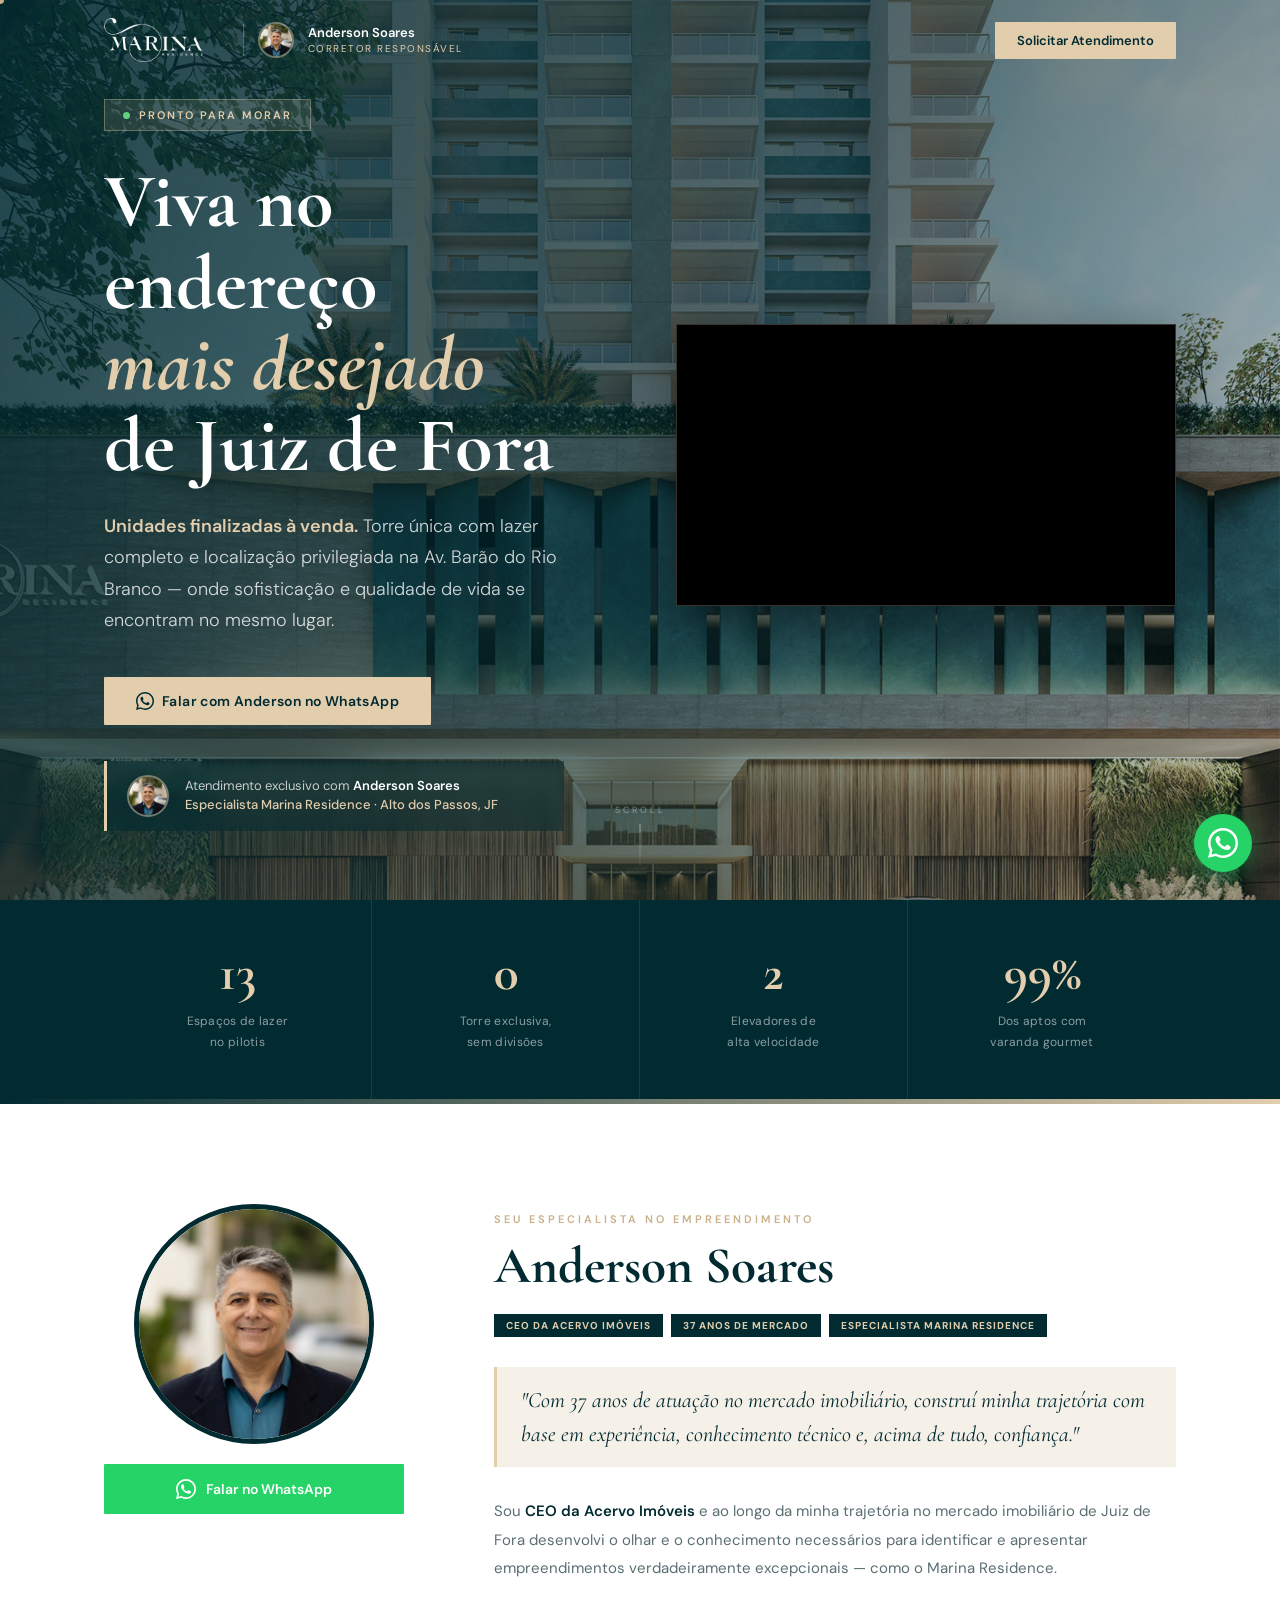
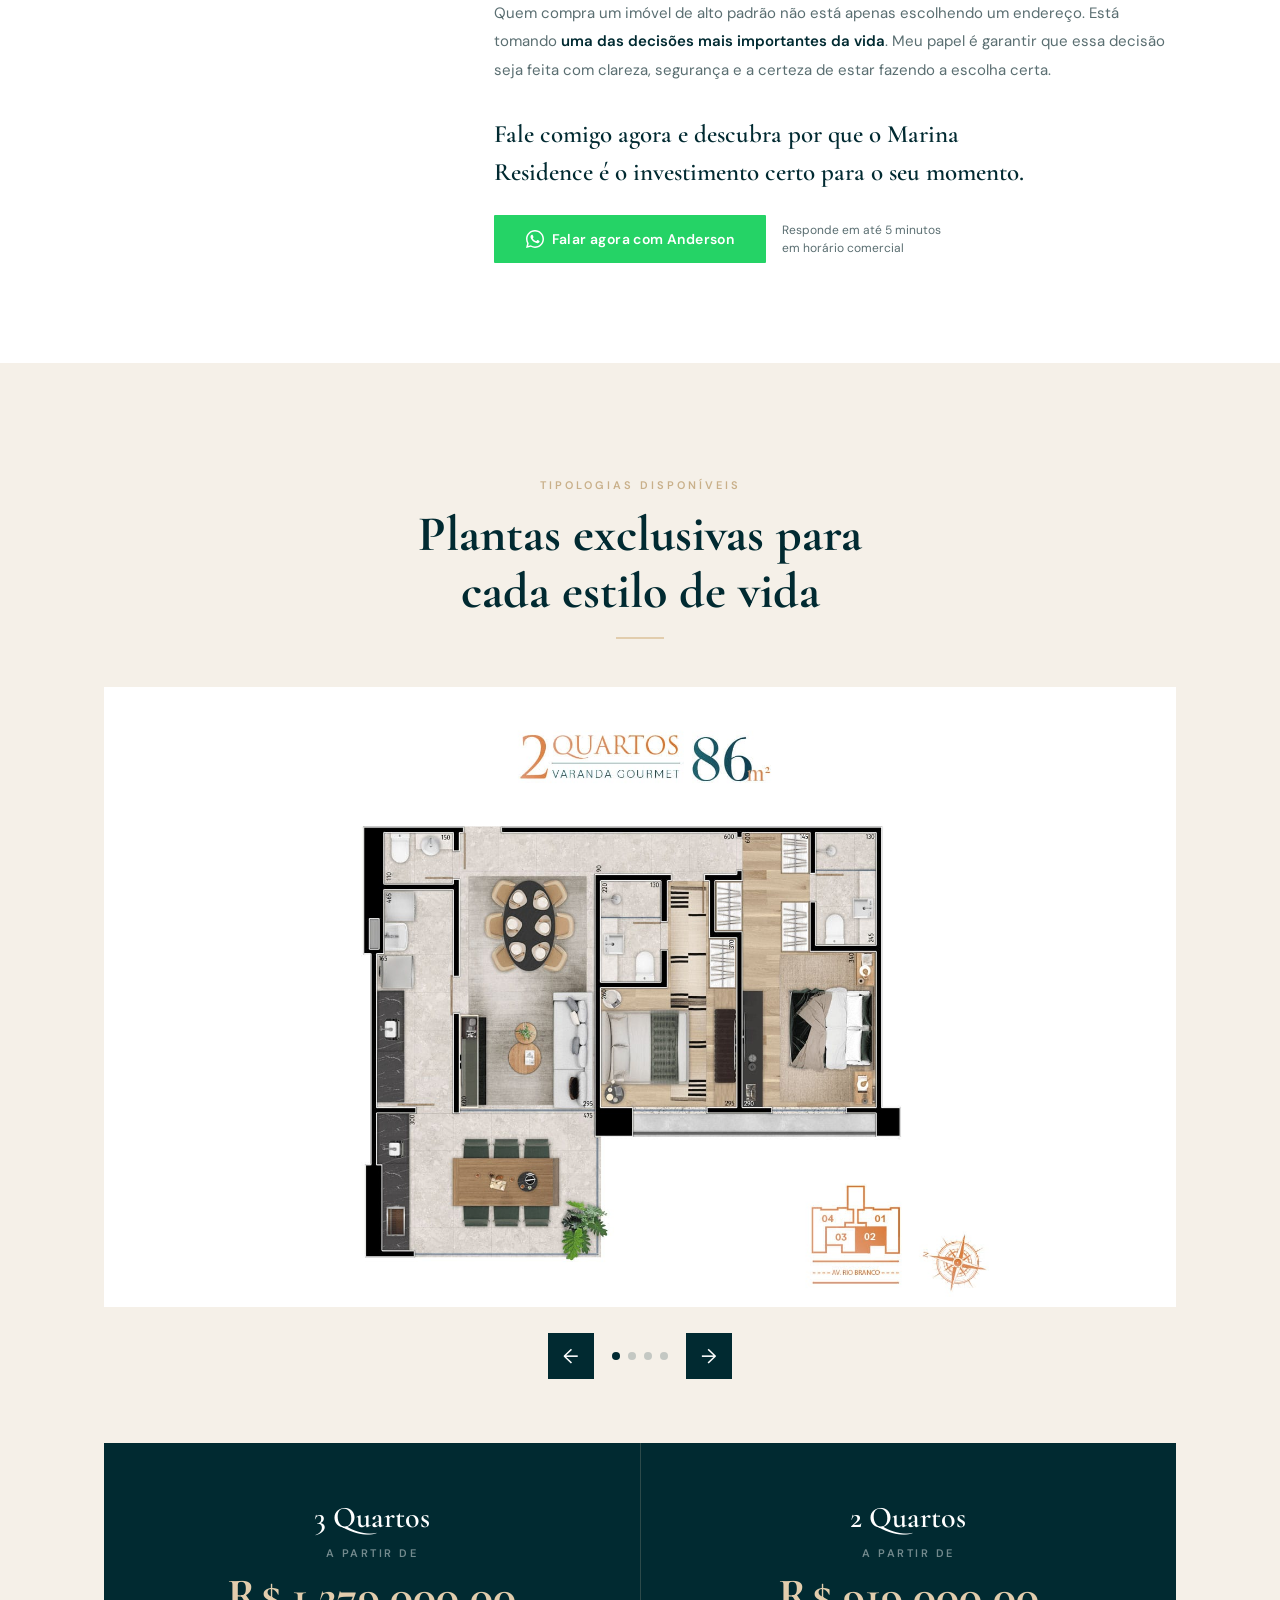
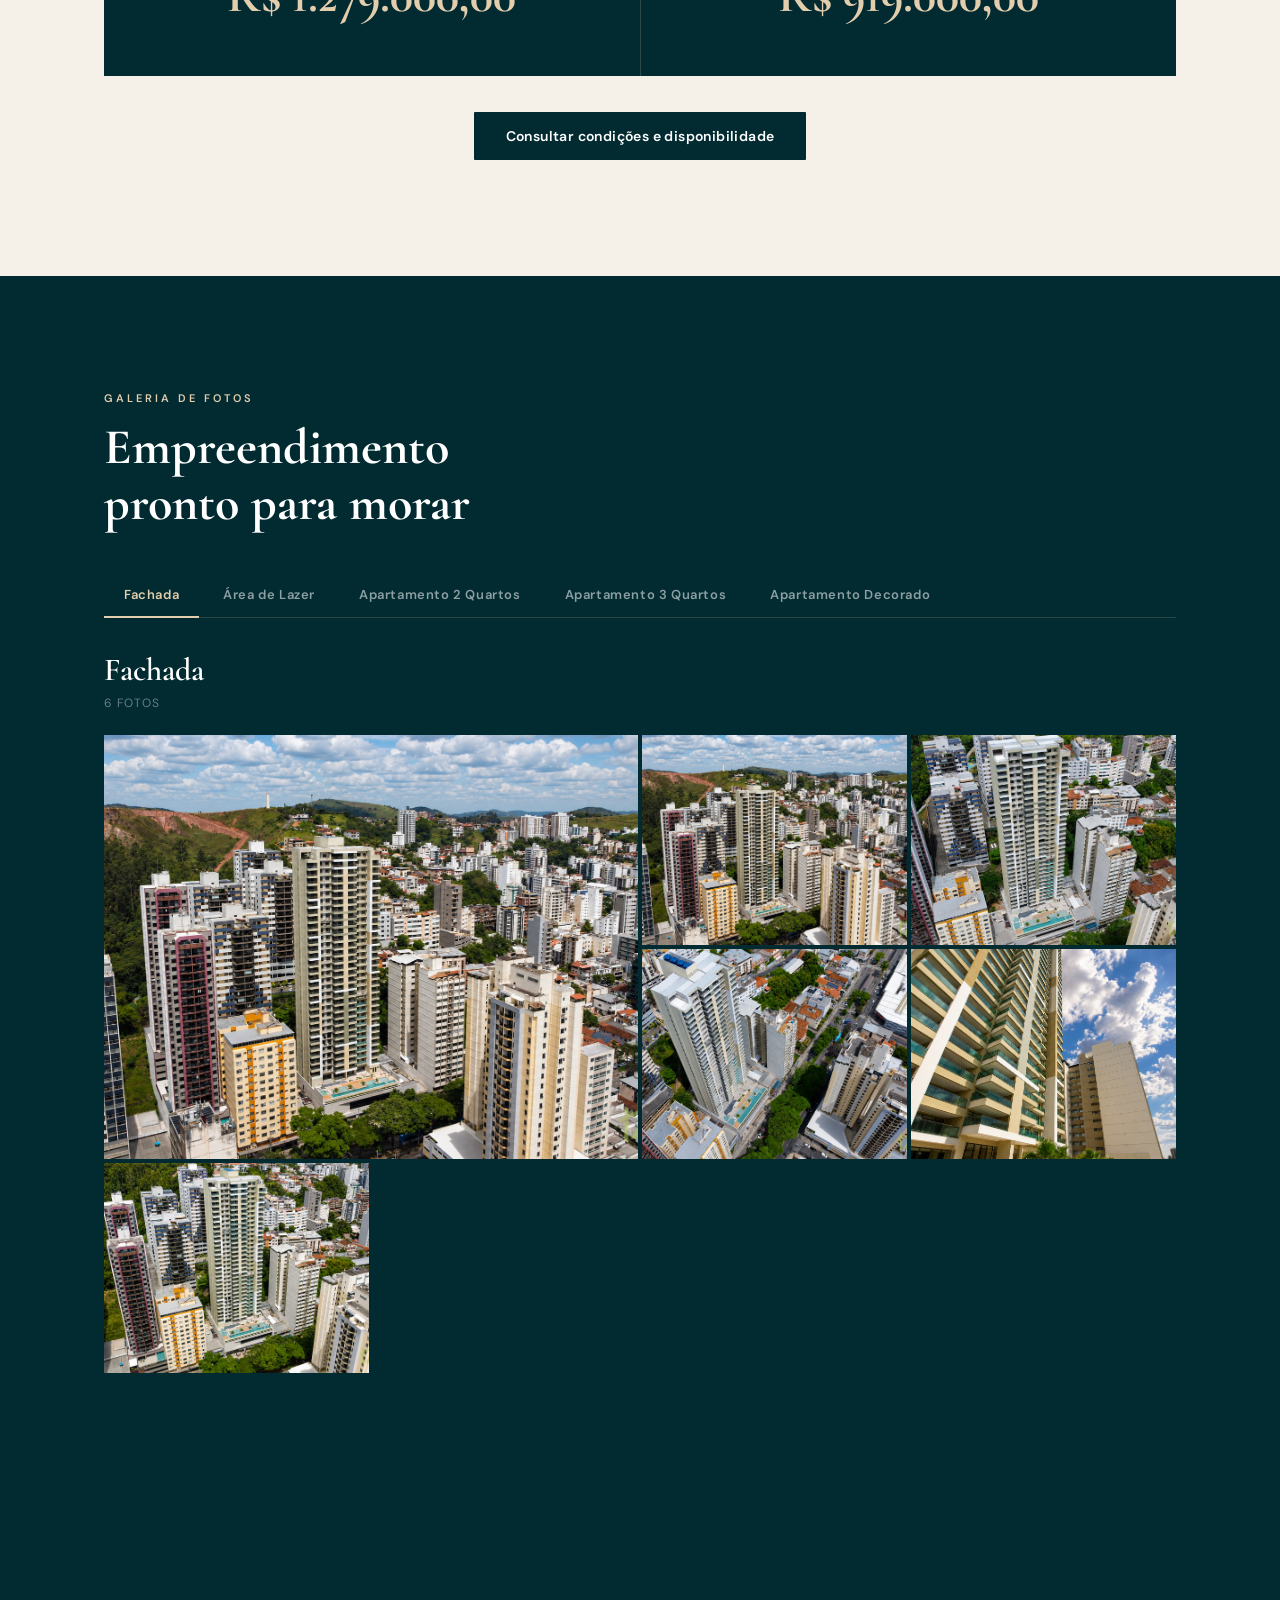
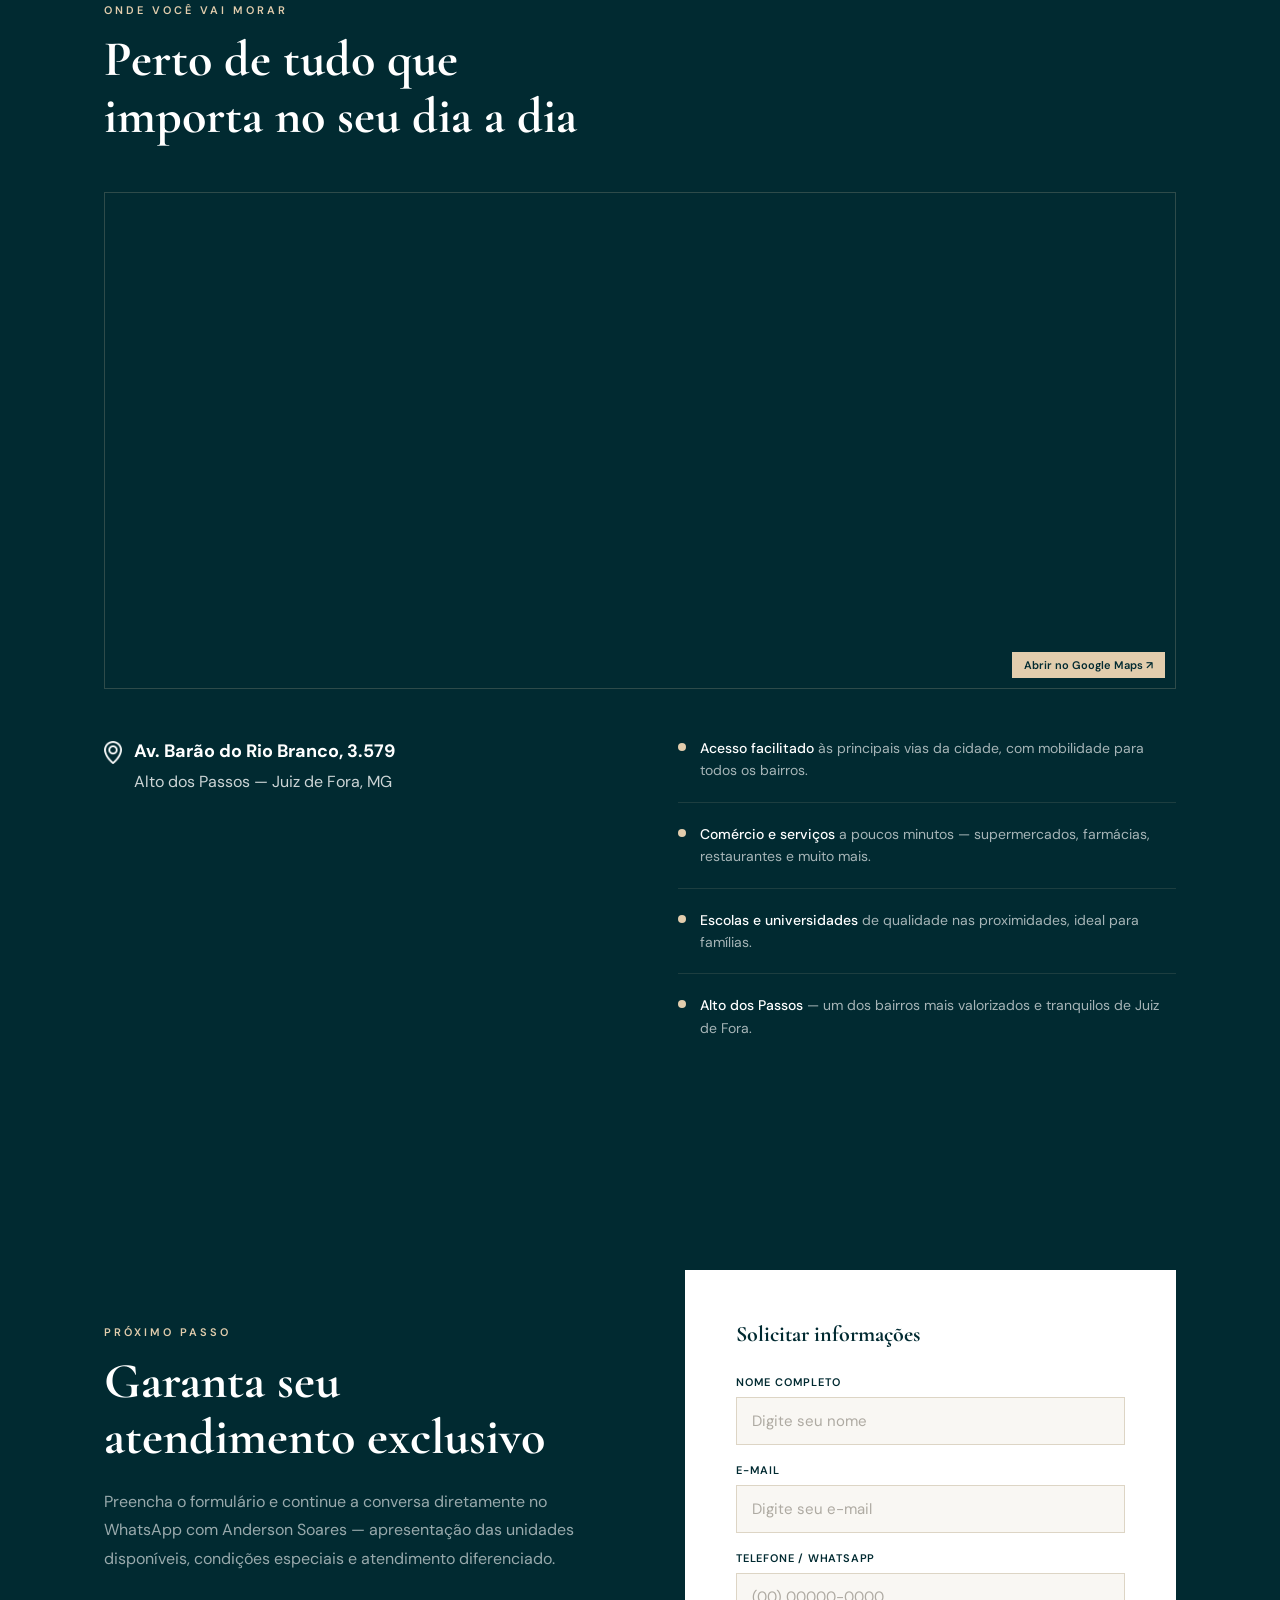
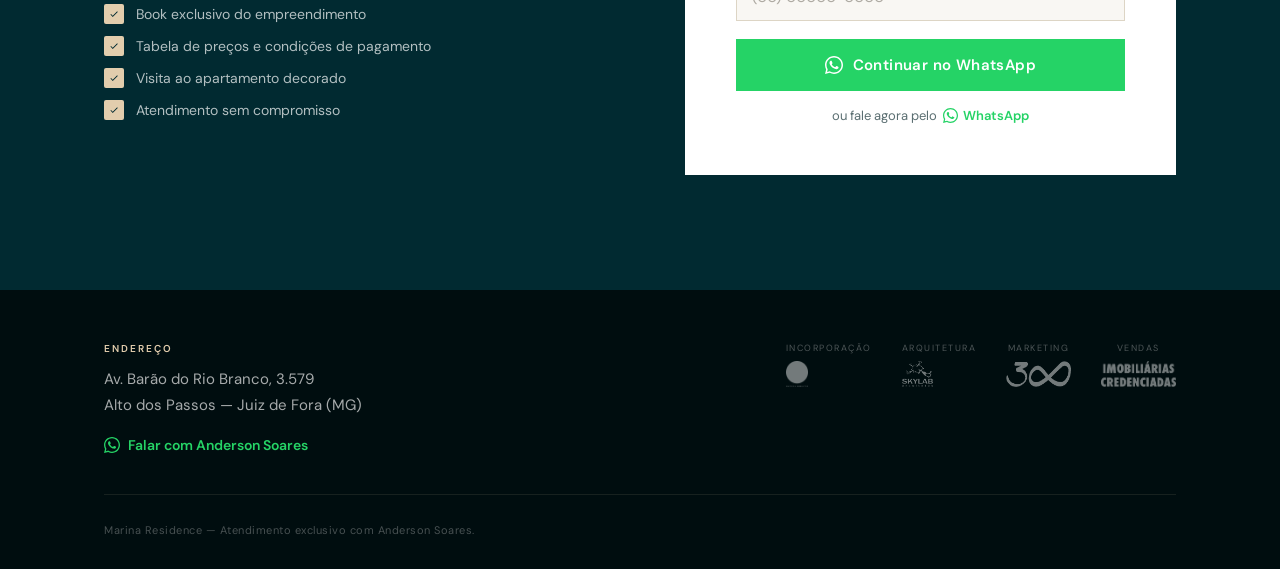
==== LP_Anderson_Soares_v4.html @ 2f4939af "LP Anderson Soares v4 com fotos corrigidas" ====
<!DOCTYPE html>
<html lang="pt-br">
<head>
    <meta charset="UTF-8">
    <meta name="viewport" content="width=device-width, initial-scale=1.0">
    <title>Marina Residence — Pronto para Morar | Av. Rio Branco, Juiz de Fora | Anderson Soares</title>
    <meta name="description" content="Marina Residence — pronto para morar. Unidades finalizadas à venda na Av. Barão do Rio Branco, Alto dos Passos, Juiz de Fora. Atendimento exclusivo com Anderson Soares, CEO da Acervo Imóveis.">
    <meta property="og:type" content="website">
    <meta property="og:title" content="Marina Residence — Pronto para Morar | Anderson Soares">
    <meta property="og:description" content="Unidades finalizadas à venda. Torre única com lazer completo no Alto dos Passos. Atendimento exclusivo com Anderson Soares.">
    <meta property="og:image" content="./fotos/fachada-1.jpg">
    <link rel="preconnect" href="https://fonts.googleapis.com">
    <link rel="preconnect" href="https://fonts.gstatic.com" crossorigin>
    <link href="https://fonts.googleapis.com/css2?family=Cormorant+Garamond:ital,wght@0,400;0,500;0,600;0,700;1,400;1,600&family=DM+Sans:wght@300;400;500;600&display=swap" rel="stylesheet">
    <style>
        /* ===== RESET E BASE ===== */
        *, *::before, *::after { box-sizing: border-box; margin: 0; padding: 0; }
        html { scroll-behavior: smooth; }
        body {
            font-family: 'DM Sans', sans-serif;
            color: #1C2B2D;
            background: #F9F7F3; /* off-white — nunca branco puro */
            overflow-x: hidden;
        }
        img { max-width: 100%; height: auto; display: block; }
        a { text-decoration: none; color: inherit; }
        button { font-family: inherit; cursor: pointer; }

        /* ===== VARIÁVEIS CSS ===== */
        :root {
            /* Cores principais */
            --dark:       #012A31;  /* verde-petróleo profundo */
            --dark-hover: #023540;
            --gold:       #E2CDAD;  /* champagne / dourado envelhecido */
            --gold-dark:  #C9B08A;
            --cream:      #F5F0E8;  /* off-white quente */
            --muted:      #5A6E71;  /* texto secundário */
            /* Espaçamento e grid */
            --pad:        clamp(64px, 9vw, 120px);
            --wrap:       1200px;
        }

        /* ===== CURSOR PERSONALIZADO (apenas dispositivos com hover) ===== */
        @media (hover: hover) {
            * { cursor: none !important; }
            #cursor-dot {
                position: fixed;
                width: 8px; height: 8px;
                background: var(--gold-dark);
                border-radius: 50%;
                pointer-events: none;
                z-index: 9999;
                top: 0; left: 0;
                transform: translate(-50%, -50%);
                transition: width .2s ease, height .2s ease, background .2s ease, opacity .18s ease;
                will-change: left, top;
            }
            #cursor-dot.expanded {
                width: 22px; height: 22px;
                background: rgba(226,205,173,.15);
                border: 1.5px solid var(--gold);
            }
            #cursor-dot.hidden { opacity: 0; }
        }

        /* ===== SCROLL REVEAL ===== */
        [data-reveal] {
            opacity: 0;
            transform: translateY(24px);
            transition: opacity .65s ease, transform .65s ease;
        }
        [data-reveal].in {
            opacity: 1;
            transform: none;
        }
        [data-reveal][data-delay="1"] { transition-delay: .12s; }
        [data-reveal][data-delay="2"] { transition-delay: .24s; }
        [data-reveal][data-delay="3"] { transition-delay: .36s; }
        [data-reveal][data-delay="4"] { transition-delay: .48s; }

        /* ===== LAYOUT ===== */
        .container {
            max-width: var(--wrap);
            margin: 0 auto;
            padding: 0 clamp(20px, 5vw, 64px);
        }

        /* ===== TIPOGRAFIA AUXILIAR ===== */
        .eyebrow {
            display: block;
            font-size: 11px;
            font-weight: 600;
            letter-spacing: 3px;
            text-transform: uppercase;
            color: var(--gold-dark);
            margin-bottom: 14px;
        }
        .eyebrow.light { color: var(--gold); }

        h2.headline {
            font-family: 'Cormorant Garamond', serif;
            font-size: clamp(28px, 4vw, 50px);
            font-weight: 700;
            line-height: 1.13;
            color: var(--dark);
        }
        h2.headline.light { color: #fff; }

        .rule {
            width: 48px;
            height: 2px;
            background: var(--gold);
            margin: 20px 0 32px;
        }

        /* ===== BOTÕES ===== */
        .btn {
            display: inline-flex;
            align-items: center;
            justify-content: center;
            gap: 8px;
            font-family: 'DM Sans', sans-serif;
            font-size: 14px;
            font-weight: 600;
            letter-spacing: .4px;
            padding: 15px 32px;
            border-radius: 1px;
            border: none;
            transition: background .2s, color .2s, transform .15s;
        }
        .btn:hover { transform: translateY(-2px); }
        .btn-gold        { background: var(--gold);  color: var(--dark); }
        .btn-gold:hover  { background: var(--gold-dark); }
        .btn-dark        { background: var(--dark);  color: #fff; }
        .btn-dark:hover  { background: var(--dark-hover); }
        .btn-green       { background: #25D366; color: #fff; }
        .btn-green:hover { background: #1DAA57; }
        .btn svg { width: 18px; height: 18px; fill: currentColor; flex-shrink: 0; }

        /* ===== HEADER ===== */
        #header {
            position: fixed;
            top: 0; left: 0; right: 0;
            z-index: 200;
            padding: 18px 0;
            transition: background .3s, padding .3s, box-shadow .3s;
        }
        #header.stuck {
            background: var(--dark);
            padding: 12px 0;
            box-shadow: 0 2px 24px rgba(0,0,0,.35);
        }
        #header .container {
            display: flex;
            align-items: center;
            justify-content: space-between;
            gap: 20px;
        }
        .h-logo img {
            height: 44px;
            width: auto;
            filter: brightness(0) invert(1);
            transition: height .3s;
        }
        #header.stuck .h-logo img { height: 36px; }

        /* Bloco de identidade do agente no header */
        .h-agent {
            display: flex;
            align-items: center;
            gap: 14px;
            margin-left: 20px;
        }
        .h-sep {
            width: 1px;
            height: 32px;
            background: rgba(255,255,255,.22);
            flex-shrink: 0;
        }
        .h-avatar {
            width: 36px; height: 36px;
            border-radius: 50%;
            border: 2px solid rgba(226,205,173,.45);
            flex-shrink: 0;
            overflow: hidden;
        }
        .h-avatar img { width: 100%; height: 100%; object-fit: cover; object-position: center top; }
        .h-agent-info { display: flex; flex-direction: column; gap: 1px; }
        .h-agent-name {
            font-size: 13px;
            font-weight: 600;
            color: #fff;
            line-height: 1.2;
        }
        .h-agent-role {
            font-size: 10px;
            color: var(--gold);
            letter-spacing: 1.5px;
            text-transform: uppercase;
        }
        .h-right {
            display: flex;
            align-items: center;
            gap: 16px;
            margin-left: auto;
        }
        .h-cta {
            background: var(--gold);
            color: var(--dark);
            font-size: 13px;
            font-weight: 600;
            padding: 10px 22px;
            border-radius: 1px;
            transition: background .2s;
        }
        .h-cta:hover { background: var(--gold-dark); }

        /* ===== HERO ===== */
        #hero {
            position: relative;
            min-height: 100vh;
            min-height: 100svh; /* evita deslocamento pela barra de endereço em mobile */
            display: flex;
            align-items: center;
            overflow: hidden;
        }
        .hero-bg {
            position: absolute;
            inset: 0;
            overflow: hidden;
        }
        .hero-bg img {
            width: 100%;
            height: 120%; /* margem extra para o parallax por scroll */
            object-fit: cover;
            object-position: center 30%;
            will-change: transform;
        }
        .hero-overlay {
            position: absolute;
            inset: 0;
            background: linear-gradient(
                120deg,
                rgba(1,42,49,.88) 0%,
                rgba(1,42,49,.62) 55%,
                rgba(1,42,49,.18) 100%
            );
        }
        /* Grid hero 2 colunas: texto + vídeo */
        .hero-grid {
            position: relative;
            z-index: 2;
            display: grid;
            grid-template-columns: 1fr 500px;
            gap: clamp(32px, 5vw, 64px);
            align-items: center;
            padding-top: 90px;
            padding-bottom: 60px;
        }
        .hero-badge {
            display: inline-flex;
            align-items: center;
            gap: 9px;
            background: rgba(226,205,173,.12);
            border: 1px solid rgba(226,205,173,.35);
            color: var(--gold);
            font-size: 11px;
            font-weight: 600;
            letter-spacing: 2px;
            text-transform: uppercase;
            padding: 8px 18px;
            margin-bottom: 30px;
        }
        .hero-badge::before {
            content: '';
            width: 7px; height: 7px;
            background: #5FCF80;
            border-radius: 50%;
            animation: blink 2s ease-in-out infinite;
        }
        @keyframes blink { 0%,100%{opacity:1} 50%{opacity:.3} }

        .hero-h1 {
            font-family: 'Cormorant Garamond', serif;
            font-size: clamp(40px, 6vw, 78px);
            font-weight: 700;
            color: #fff;
            line-height: 1.06;
            margin-bottom: 24px;
        }
        .hero-h1 em { font-style: italic; color: var(--gold); }
        .hero-sub {
            font-size: clamp(15px, 1.8vw, 18px);
            font-weight: 300;
            color: rgba(255,255,255,.8);
            line-height: 1.75;
            margin-bottom: 40px;
            max-width: 500px;
        }
        .hero-sub strong { font-weight: 600; color: var(--gold); }
        .hero-actions { display: flex; gap: 14px; flex-wrap: wrap; }

        /* Vídeo do empreendimento no hero (16:9, sem autoplay) */
        .hero-video {
            width: 100%;
            aspect-ratio: 16 / 9;
            background: #000;
            box-shadow: 0 16px 56px rgba(0,0,0,.42);
            border: 1px solid rgba(226,205,173,.25);
        }
        .hero-video iframe {
            width: 100%;
            height: 100%;
            border: 0;
            display: block;
        }

        /* Strip de atribuição do agente */
        .hero-agent-strip {
            display: flex;
            align-items: center;
            gap: 16px;
            margin-top: 36px;
            padding: 14px 20px;
            background: rgba(1,42,49,.52);
            border-left: 3px solid var(--gold);
            backdrop-filter: blur(6px);
            max-width: 460px;
        }
        .hero-strip-avatar {
            width: 42px; height: 42px;
            border-radius: 50%;
            border: 2px solid rgba(226,205,173,.5);
            flex-shrink: 0;
            overflow: hidden;
        }
        .hero-strip-avatar img { width: 100%; height: 100%; object-fit: cover; object-position: center top; }
        .hero-strip-txt {
            font-size: 13px;
            color: rgba(255,255,255,.75);
            line-height: 1.45;
        }
        .hero-strip-txt strong { color: #fff; font-weight: 600; }
        .hero-strip-txt span { color: var(--gold); font-weight: 500; }

        /* Indicador de scroll */
        .hero-scroll {
            position: absolute;
            bottom: 32px; left: 50%;
            transform: translateX(-50%);
            z-index: 2;
            display: flex;
            flex-direction: column;
            align-items: center;
            gap: 8px;
        }
        .hero-scroll span {
            font-size: 9px;
            letter-spacing: 3px;
            text-transform: uppercase;
            color: rgba(255,255,255,.4);
        }
        .scroll-bar {
            width: 1px; height: 44px;
            background: linear-gradient(to bottom, rgba(255,255,255,.5), transparent);
            animation: sbar 1.6s ease-in-out infinite;
        }
        @keyframes sbar {
            0%   { transform: scaleY(0); transform-origin: top; }
            49%  { transform: scaleY(1); transform-origin: top; }
            50%  { transform-origin: bottom; }
            100% { transform: scaleY(0); transform-origin: bottom; }
        }

        /* ===== NÚMEROS ===== */
        #numbers { background: var(--dark); }
        .numbers-grid {
            display: grid;
            grid-template-columns: repeat(4, 1fr);
        }
        .n-item {
            padding: 48px 20px;
            text-align: center;
            border-right: 1px solid rgba(226,205,173,.12);
        }
        .n-item:last-child { border-right: none; }
        .n-val {
            font-family: 'Cormorant Garamond', serif;
            font-size: clamp(34px, 4vw, 56px);
            font-weight: 700;
            color: var(--gold);
            display: block;
            line-height: 1;
            margin-bottom: 10px;
        }
        .n-desc {
            font-size: 12px;
            color: rgba(255,255,255,.55);
            letter-spacing: .3px;
            line-height: 1.5;
        }

        /* ===== CORRETOR ===== */
        #corretor {
            background: #fff;
            position: relative;
            overflow: hidden;
        }
        .corretor-accent-bar {
            height: 5px;
            background: linear-gradient(90deg, var(--dark) 0%, var(--gold) 100%);
        }
        .corretor-inner { padding: clamp(56px, 8vw, 100px) 0; }
        .corretor-v2-grid {
            display: grid;
            grid-template-columns: 300px 1fr;
            gap: clamp(48px, 7vw, 96px);
            align-items: start;
        }
        /* Coluna esquerda */
        .corretor-v2-left {
            display: flex;
            flex-direction: column;
            align-items: center;
            gap: 20px;
            position: sticky;
            top: 100px;
        }
        .avatar-lg {
            width: 240px; height: 240px;
            border-radius: 50%;
            overflow: hidden;
            border: 5px solid var(--dark);
            flex-shrink: 0;
        }
        .avatar-lg img { width: 100%; height: 100%; object-fit: cover; object-position: center top; }
        .corretor-cta-stack { display: flex; flex-direction: column; gap: 10px; width: 100%; }
        .btn-wa-lg {
            display: flex;
            align-items: center;
            justify-content: center;
            gap: 10px;
            padding: 15px 20px;
            background: #25D366;
            color: #fff;
            font-family: 'DM Sans', sans-serif;
            font-size: 14px;
            font-weight: 600;
            border-radius: 1px;
            border: none;
            transition: background .2s, transform .15s;
            cursor: pointer;
        }
        .btn-wa-lg:hover { background: #1DAA57; transform: translateY(-2px); }
        .btn-wa-lg svg { width: 20px; height: 20px; fill: #fff; flex-shrink: 0; }
        /* Coluna direita */
        .corretor-v2-right { padding-top: 8px; }
        .corretor-v2-name {
            font-family: 'Cormorant Garamond', serif;
            font-size: clamp(32px, 4vw, 52px);
            font-weight: 700;
            color: var(--dark);
            line-height: 1.05;
            margin-bottom: 20px;
        }
        .corretor-v2-tags { display: flex; gap: 8px; flex-wrap: wrap; margin-bottom: 30px; }
        .c-tag {
            background: var(--dark);
            color: var(--gold);
            font-size: 10px;
            font-weight: 700;
            letter-spacing: 1px;
            padding: 5px 12px;
            text-transform: uppercase;
        }
        .corretor-pullquote {
            border-left: 3px solid var(--gold);
            padding: 16px 24px;
            margin-bottom: 30px;
            background: var(--cream);
        }
        .corretor-pullquote p {
            font-family: 'Cormorant Garamond', serif;
            font-size: clamp(18px, 2.2vw, 22px);
            font-style: italic;
            color: var(--dark);
            line-height: 1.55;
        }
        .corretor-v2-bio { display: flex; flex-direction: column; gap: 16px; margin-bottom: 32px; }
        .corretor-v2-bio p { font-size: 15px; color: var(--muted); line-height: 1.9; }
        .corretor-v2-bio p strong { color: var(--dark); font-weight: 600; }
        .corretor-cta-frase {
            font-family: 'Cormorant Garamond', serif;
            font-size: clamp(19px, 2.4vw, 25px);
            font-weight: 600;
            color: var(--dark);
            line-height: 1.5;
            margin-bottom: 24px;
            max-width: 560px;
        }
        .corretor-v2-cta { display: flex; align-items: center; gap: 16px; flex-wrap: wrap; }
        .corretor-v2-note { font-size: 12px; color: var(--muted); line-height: 1.5; }

        /* ===== PLANTAS ===== */
        #plantas { padding: var(--pad) 0; background: var(--cream); }
        .plantas-head { text-align: center; margin-bottom: 48px; }
        .plantas-head .rule { margin: 18px auto 0; }
        .slider { position: relative; overflow: hidden; }
        .slider-track { display: flex; transition: transform .42s ease; }
        .slide { min-width: 100%; }
        .slide img { width: 100%; max-height: 620px; object-fit: contain; background: #fff; }
        .slider-ctrl {
            display: flex;
            align-items: center;
            justify-content: center;
            gap: 18px;
            margin-top: 26px;
        }
        .s-btn {
            width: 46px; height: 46px;
            background: var(--dark);
            border: none;
            color: #fff;
            font-size: 20px;
            display: flex;
            align-items: center;
            justify-content: center;
            cursor: pointer;
            transition: background .2s;
        }
        .s-btn:hover { background: var(--gold-dark); }
        .s-dots { display: flex; gap: 8px; }
        .s-dot {
            width: 8px; height: 8px;
            border-radius: 50%;
            background: rgba(1,42,49,.2);
            border: none;
            cursor: pointer;
            transition: background .2s;
        }
        .s-dot.on { background: var(--dark); }

        /* Valores das unidades disponíveis */
        .plantas-precos {
            margin-top: 64px;
            background: var(--dark);
            display: grid;
            grid-template-columns: 1fr 1px 1fr;
            align-items: stretch;
        }
        .preco-card {
            padding: clamp(36px, 5vw, 56px) clamp(24px, 4vw, 48px);
            text-align: center;
        }
        .preco-sep { background: rgba(226,205,173,.2); }
        .preco-tipo {
            display: block;
            font-family: 'Cormorant Garamond', serif;
            font-size: clamp(22px, 2.6vw, 30px);
            font-weight: 600;
            color: #fff;
            margin-bottom: 10px;
        }
        .preco-label {
            display: block;
            font-size: 11px;
            font-weight: 600;
            letter-spacing: 2.5px;
            text-transform: uppercase;
            color: rgba(255,255,255,.45);
            margin-bottom: 12px;
        }
        .preco-valor {
            display: block;
            font-family: 'Cormorant Garamond', serif;
            font-size: clamp(32px, 4vw, 48px);
            font-weight: 700;
            color: var(--gold);
            line-height: 1;
        }
        .plantas-cta { text-align: center; margin-top: 36px; }

        /* ===== GALERIA (5 galerias com abas) ===== */
        #galeria { padding: var(--pad) 0; background: var(--dark); }
        .galeria-head { margin-bottom: 40px; }
        .gal-tabs {
            display: flex;
            gap: 4px;
            flex-wrap: wrap;
            margin-bottom: 32px;
            border-bottom: 1px solid rgba(226,205,173,.18);
        }
        .gal-tab {
            background: transparent;
            border: none;
            color: rgba(255,255,255,.55);
            font-family: 'DM Sans', sans-serif;
            font-size: 13px;
            font-weight: 600;
            letter-spacing: .6px;
            padding: 14px 20px;
            position: relative;
            white-space: nowrap; /* título da aba sempre em linha única */
            transition: color .25s;
        }
        .gal-tab::after {
            content: '';
            position: absolute;
            left: 0; right: 0; bottom: -1px;
            height: 2px;
            background: var(--gold);
            transform: scaleX(0);
            transition: transform .3s ease;
        }
        .gal-tab:hover { color: #fff; }
        .gal-tab.on { color: var(--gold); }
        .gal-tab.on::after { transform: scaleX(1); }
        .gal-title {
            font-family: 'Cormorant Garamond', serif;
            font-size: clamp(22px, 2.8vw, 32px);
            font-weight: 600;
            color: #fff;
            margin-bottom: 6px;
        }
        .gal-count {
            font-size: 12px;
            color: rgba(255,255,255,.4);
            letter-spacing: 1px;
            text-transform: uppercase;
            margin-bottom: 24px;
            display: block;
        }
        .ng-grid {
            display: none;
            grid-template-columns: repeat(4, 1fr);
            grid-auto-rows: 210px;
            gap: 4px;
        }
        .ng-grid.on { display: grid; }
        .ng-grid .g-item:first-child { grid-column: span 2; grid-row: span 2; }
        .g-item { position: relative; overflow: hidden; cursor: pointer; background: #0A1F23; }
        .g-item img {
            width: 100%; height: 100%;
            object-fit: cover;
            transition: transform .55s ease;
        }
        .g-item:hover img { transform: scale(1.05); }
        .g-over {
            position: absolute;
            inset: 0;
            background: rgba(1,42,49,0);
            display: flex;
            align-items: flex-end;
            padding: 16px;
            transition: background .35s;
        }
        .g-item:hover .g-over { background: rgba(1,42,49,.52); }
        .g-cap {
            color: #fff;
            font-size: 13px;
            font-weight: 500;
            opacity: 0;
            transform: translateY(6px);
            transition: opacity .3s, transform .3s;
        }
        .g-item:hover .g-cap { opacity: 1; transform: none; }

        /* Lightbox */
        #lb {
            display: none;
            position: fixed;
            inset: 0;
            background: rgba(0,0,0,.93);
            z-index: 500;
            align-items: center;
            justify-content: center;
            flex-direction: column;
        }
        #lb.open { display: flex; }
        #lb img { max-width: 90vw; max-height: 80vh; object-fit: contain; }
        #lb-cap {
            color: rgba(255,255,255,.75);
            font-size: 14px;
            margin-top: 16px;
            letter-spacing: .4px;
        }
        #lb-close {
            position: absolute;
            top: 20px; right: 24px;
            background: none;
            border: none;
            color: rgba(255,255,255,.7);
            font-size: 40px;
            line-height: 1;
            cursor: pointer;
            transition: color .2s;
        }
        #lb-close:hover { color: #fff; }
        #lb-prev, #lb-next {
            position: absolute;
            top: 50%;
            transform: translateY(-50%);
            background: rgba(255,255,255,.08);
            border: none;
            color: rgba(255,255,255,.7);
            font-size: 28px;
            padding: 16px 20px;
            cursor: pointer;
            transition: background .2s, color .2s;
        }
        #lb-prev:hover, #lb-next:hover { background: rgba(255,255,255,.18); color: #fff; }
        #lb-prev { left: 16px; }
        #lb-next { right: 16px; }

        /* ===== LOCALIZAÇÃO ===== */
        #localizacao { padding: var(--pad) 0; background: var(--dark); }
        .map-wrap {
            margin-top: 48px;
            position: relative;
            border: 1px solid rgba(226,205,173,.2);
        }
        .map-wrap iframe {
            width: 100%;
            height: clamp(420px, 55vh, 580px);
            border: 0;
            display: block;
        }
        .map-hint {
            position: absolute;
            bottom: 10px; right: 10px;
            background: var(--gold);
            color: var(--dark);
            font-size: 11px;
            font-weight: 600;
            padding: 6px 12px;
        }
        .map-info {
            display: grid;
            grid-template-columns: 1fr 1fr;
            gap: clamp(36px, 6vw, 80px);
            align-items: start;
            margin-top: 48px;
        }
        .map-addr { display: flex; gap: 12px; align-items: flex-start; }
        .map-addr img { width: 18px; margin-top: 4px; }
        .map-addr-txt { font-size: 16px; color: rgba(255,255,255,.8); line-height: 1.65; }
        .map-addr-txt strong { display: block; font-size: 18px; color: #fff; margin-bottom: 2px; }
        .map-points { display: flex; flex-direction: column; gap: 20px; }
        .map-pt {
            display: flex;
            align-items: flex-start;
            gap: 14px;
            padding-bottom: 20px;
            border-bottom: 1px solid rgba(226,205,173,.12);
        }
        .map-pt:last-child { border-bottom: none; padding-bottom: 0; }
        .map-dot {
            width: 8px; height: 8px;
            min-width: 8px;
            background: var(--gold);
            border-radius: 50%;
            margin-top: 6px;
        }
        .map-pt-txt { font-size: 14px; color: rgba(255,255,255,.65); line-height: 1.6; }
        .map-pt-txt strong { color: #fff; font-weight: 500; }

        /* ===== FORMULÁRIO ===== */
        #formulario { padding: var(--pad) 0; background: var(--dark); }
        .form-grid {
            display: grid;
            grid-template-columns: 1fr 1fr;
            gap: clamp(40px, 7vw, 96px);
            align-items: center;
        }
        .form-left p { color: rgba(255,255,255,.6); font-size: 16px; line-height: 1.8; margin: 22px 0 30px; }
        .f-benefits { display: flex; flex-direction: column; gap: 12px; }
        .f-ben { display: flex; align-items: center; gap: 12px; font-size: 14px; color: rgba(255,255,255,.7); }
        .f-check {
            width: 20px; height: 20px;
            min-width: 20px;
            background: var(--gold);
            border-radius: 2px; /* quadrado — mais editorial que círculo */
            display: flex;
            align-items: center;
            justify-content: center;
        }
        .f-check svg { width: 10px; height: 10px; fill: var(--dark); }
        .form-card { background: #fff; padding: clamp(30px, 4vw, 52px); }
        .form-card-title {
            font-family: 'Cormorant Garamond', serif;
            font-size: 22px;
            font-weight: 700;
            color: var(--dark);
            margin-bottom: 28px;
        }
        .field { margin-bottom: 18px; }
        .field label {
            display: block;
            font-size: 11px;
            font-weight: 600;
            color: var(--dark);
            letter-spacing: .8px;
            text-transform: uppercase;
            margin-bottom: 8px;
        }
        .field input {
            width: 100%;
            padding: 13px 15px;
            border: 1px solid #DDD5C5;
            background: #F9F7F3;
            font-family: 'DM Sans', sans-serif;
            font-size: 15px;
            color: var(--dark);
            outline: none;
            -webkit-appearance: none;
            border-radius: 0;
            transition: border-color .2s, background .2s;
        }
        .field input:focus { border-color: var(--dark); background: #fff; }
        .field input::placeholder { color: #AEAAA2; }
        .btn-submit {
            width: 100%;
            padding: 16px;
            background: #25D366;
            color: #fff;
            border: none;
            font-family: 'DM Sans', sans-serif;
            font-size: 15px;
            font-weight: 600;
            cursor: pointer;
            letter-spacing: .4px;
            margin-top: 6px;
            display: flex;
            align-items: center;
            justify-content: center;
            gap: 10px;
            transition: background .2s, transform .15s;
        }
        .btn-submit:hover { background: #1DAA57; transform: translateY(-1px); }
        .btn-submit svg { width: 18px; height: 18px; fill: #fff; flex-shrink: 0; }
        .form-wa-alt {
            display: flex;
            align-items: center;
            justify-content: center;
            gap: 6px;
            margin-top: 16px;
            font-size: 13px;
            color: var(--muted);
        }
        .form-wa-alt a { color: #25D366; font-weight: 600; display: flex; align-items: center; gap: 5px; }
        .form-wa-alt svg { width: 15px; height: 15px; fill: #25D366; }

        /* ===== WHATSAPP FLUTUANTE ===== */
        #wa-float {
            position: fixed;
            bottom: 28px; right: 28px;
            z-index: 300;
            width: 58px; height: 58px;
            background: #25D366;
            border-radius: 50%;
            display: flex;
            align-items: center;
            justify-content: center;
            box-shadow: 0 4px 22px rgba(37,211,102,.38);
            transition: transform .2s, box-shadow .2s;
        }
        #wa-float:hover { transform: scale(1.1); box-shadow: 0 6px 30px rgba(37,211,102,.55); }
        #wa-float svg { width: 30px; height: 30px; fill: #fff; }

        /* ===== FOOTER ===== */
        footer { background: #000D0F; padding: 52px 0 32px; }
        .ft-inner {
            display: grid;
            grid-template-columns: 1fr auto;
            gap: 40px;
            align-items: start;
            padding-bottom: 36px;
            border-bottom: 1px solid rgba(226,205,173,.1);
            margin-bottom: 28px;
        }
        .ft-label {
            font-size: 10px;
            font-weight: 600;
            letter-spacing: 2px;
            text-transform: uppercase;
            color: var(--gold);
            margin-bottom: 12px;
        }
        .ft-addr a { font-size: 15px; color: rgba(255,255,255,.65); line-height: 1.7; transition: color .2s; }
        .ft-addr a:hover { color: var(--gold); }
        .ft-contact { margin-top: 18px; }
        .ft-contact a {
            display: inline-flex;
            align-items: center;
            gap: 8px;
            font-size: 14px;
            font-weight: 600;
            color: #25D366;
            transition: color .2s;
        }
        .ft-contact a:hover { color: #5FE58C; }
        .ft-contact svg { width: 16px; height: 16px; fill: currentColor; }
        .ft-logos { display: flex; gap: 30px; align-items: center; flex-wrap: wrap; justify-content: flex-end; }
        .ft-logo { text-align: center; }
        .ft-logo-sub {
            font-size: 9px;
            color: rgba(255,255,255,.3);
            letter-spacing: 1.5px;
            text-transform: uppercase;
            margin-bottom: 7px;
        }
        .ft-logo img {
            height: 26px;
            width: auto;
            filter: brightness(0) invert(1);
            opacity: .45;
            transition: opacity .2s;
        }
        .ft-logo:hover img { opacity: 1; }
        .ft-bottom { font-size: 11px; color: rgba(255,255,255,.28); letter-spacing: .5px; }

        /* ===== RESPONSIVO ===== */
        @media (max-width: 1024px) {
            .hero-grid { grid-template-columns: 1fr 420px; }
            .corretor-v2-grid { grid-template-columns: 260px 1fr; }
            .corretor-v2-left { position: static; }
            .ng-grid { grid-template-columns: repeat(3, 1fr); }
        }
        @media (max-width: 768px) {
            .hero-grid { grid-template-columns: 1fr; padding-bottom: 40px; }
            .numbers-grid { grid-template-columns: repeat(2,1fr); }
            .n-item:nth-child(2) { border-right: none; }
            .n-item:nth-child(3),.n-item:nth-child(4) { border-top: 1px solid rgba(226,205,173,.12); }
            .corretor-v2-grid { grid-template-columns: 1fr; }
            .corretor-v2-left { flex-direction: row; flex-wrap: wrap; justify-content: center; }
            .plantas-precos { grid-template-columns: 1fr; }
            .preco-sep { height: 1px; width: 100%; }
            .ng-grid { grid-template-columns: repeat(2, 1fr); grid-auto-rows: 170px; }
            .map-info { grid-template-columns: 1fr; }
            .form-grid { grid-template-columns: 1fr; }
            .ft-inner { grid-template-columns: 1fr; }
            .ft-logos { justify-content: flex-start; }
            .h-cta { display: none; }
            .h-agent-info { display: none; }
            .hero-agent-strip { max-width: 100%; }
        }
        @media (max-width: 520px) {
            .ng-grid { grid-template-columns: 1fr 1fr; grid-auto-rows: 140px; }
            .corretor-v2-left { flex-direction: column; align-items: center; }
            .avatar-lg { width: 180px; height: 180px; }
            .hero-actions { flex-direction: column; }
            .hero-actions .btn { justify-content: center; }
            .h-agent { display: none; }
            .gal-tab { padding: 12px 12px; font-size: 12px; }
        }
    </style>
</head>
<body>

<!-- Cursor personalizado (visível apenas em desktop com mouse) -->
<div id="cursor-dot" aria-hidden="true"></div>

<!-- ╔══════════════════════════════════╗ -->
<!-- ║            HEADER               ║ -->
<!-- ╚══════════════════════════════════╝ -->
<header id="header">
    <div class="container">
        <a href="#hero" class="h-logo">
            <img src="./Marina Residence codigofonte_files/logo-marina-residence.png" alt="Marina Residence">
        </a>

        <div class="h-agent">
            <div class="h-sep"></div>
            <div class="h-avatar">
                <img src="./fotos/anderson-soares.jpeg" alt="Anderson Soares">
            </div>
            <div class="h-agent-info">
                <span class="h-agent-name">Anderson Soares</span>
                <span class="h-agent-role">Corretor Responsável</span>
            </div>
        </div>

        <div class="h-right">
            <a href="https://wa.me/553240098000" target="_blank" rel="noopener" class="h-cta">Solicitar Atendimento</a>
        </div>
    </div>
</header>

<!-- ╔══════════════════════════════════╗ -->
<!-- ║       DOBRA 1 — HERO            ║ -->
<!-- ╚══════════════════════════════════╝ -->
<section id="hero">
    <div class="hero-bg">
        <img src="./Marina Residence codigofonte_files/background-hero.jpg" alt="Marina Residence — vista externa, Juiz de Fora">
    </div>
    <div class="hero-overlay"></div>
    <div class="container">
        <div class="hero-grid">

            <!-- Esquerda: headline + CTA -->
            <div class="hero-body">
                <div class="hero-badge">Pronto para morar</div>
                <h1 class="hero-h1">
                    Viva no endereço<br><em>mais desejado</em><br>de Juiz de Fora
                </h1>
                <p class="hero-sub">
                    <strong>Unidades finalizadas à venda.</strong> Torre única com lazer completo
                    e localização privilegiada na Av. Barão do Rio Branco — onde sofisticação
                    e qualidade de vida se encontram no mesmo lugar.
                </p>
                <div class="hero-actions">
                    <a href="https://wa.me/553240098000" target="_blank" rel="noopener" class="btn btn-gold">
                        <svg viewBox="0 0 24 24">
                            <path d="M17.472 14.382c-.297-.149-1.758-.867-2.03-.967-.273-.099-.471-.148-.67.15-.197.297-.767.966-.94 1.164-.173.199-.347.223-.644.075-.297-.15-1.255-.463-2.39-1.475-.883-.788-1.48-1.761-1.653-2.059-.173-.297-.018-.458.13-.606.134-.133.298-.347.446-.52.149-.174.198-.298.298-.497.099-.198.05-.371-.025-.52-.075-.149-.669-1.612-.916-2.207-.242-.579-.487-.5-.669-.51-.173-.008-.371-.01-.57-.01-.198 0-.52.074-.792.372-.272.297-1.04 1.016-1.04 2.479 0 1.462 1.065 2.875 1.213 3.074.149.198 2.096 3.2 5.077 4.487.709.306 1.262.489 1.694.625.712.227 1.36.195 1.871.118.571-.085 1.758-.719 2.006-1.413.248-.694.248-1.289.173-1.413-.074-.124-.272-.198-.57-.347z"/>
                            <path d="M12 0C5.373 0 0 5.373 0 12c0 2.127.558 4.122 1.529 5.856L.057 23.875l6.196-1.449A11.934 11.934 0 0012 24c6.627 0 12-5.373 12-12S18.627 0 12 0zm0 22c-1.891 0-3.663-.518-5.179-1.421l-.371-.22-3.678.86.874-3.595-.241-.389A9.955 9.955 0 012 12C2 6.477 6.477 2 12 2s10 4.477 10 10-4.477 10-10 10z"/>
                        </svg>
                        Falar com Anderson no WhatsApp
                    </a>
                </div>

                <!-- Strip de atribuição do agente -->
                <div class="hero-agent-strip">
                    <div class="hero-strip-avatar">
                        <img src="./fotos/anderson-soares.jpeg" alt="Anderson Soares">
                    </div>
                    <div class="hero-strip-txt">
                        Atendimento exclusivo com <strong>Anderson Soares</strong><br>
                        <span>Especialista Marina Residence · Alto dos Passos, JF</span>
                    </div>
                </div>
            </div>

            <!-- Direita: vídeo do empreendimento (16:9, sem autoplay) -->
            <div class="hero-video">
                <iframe
                    src="https://www.youtube.com/embed/Rkh85oMoVg0?rel=0"
                    title="Marina Residence — conheça o empreendimento"
                    loading="lazy"
                    allow="accelerometer; clipboard-write; encrypted-media; gyroscope; picture-in-picture; web-share"
                    referrerpolicy="strict-origin-when-cross-origin"
                    allowfullscreen></iframe>
            </div>

        </div>
    </div>
    <div class="hero-scroll">
        <span>Scroll</span>
        <div class="scroll-bar"></div>
    </div>
</section>

<!-- ╔══════════════════════════════════╗ -->
<!-- ║            NUMBERS              ║ -->
<!-- ╚══════════════════════════════════╝ -->
<section id="numbers">
    <div class="container">
        <div class="numbers-grid">
            <div class="n-item">
                <span class="n-val" data-target="14" data-suffix="">14</span>
                <span class="n-desc">Espaços de lazer<br>no pilotis</span>
            </div>
            <div class="n-item">
                <span class="n-val" data-target="1" data-suffix="">1</span>
                <span class="n-desc">Torre exclusiva,<br>sem divisões</span>
            </div>
            <div class="n-item">
                <span class="n-val" data-target="3" data-suffix="">3</span>
                <span class="n-desc">Elevadores de<br>alta velocidade</span>
            </div>
            <div class="n-item">
                <span class="n-val" data-target="100" data-suffix="%">100%</span>
                <span class="n-desc">Dos aptos com<br>varanda gourmet</span>
            </div>
        </div>
    </div>
</section>

<!-- ╔══════════════════════════════════╗ -->
<!-- ║   DOBRA 2 — ANDERSON SOARES     ║ -->
<!-- ╚══════════════════════════════════╝ -->
<section id="corretor">
    <div class="corretor-accent-bar"></div>
    <div class="corretor-inner">
        <div class="container">
            <div class="corretor-v2-grid">

                <!-- Esquerda: foto + CTA -->
                <div class="corretor-v2-left" data-reveal>
                    <div class="avatar-lg">
                        <img src="./fotos/anderson-soares.jpeg" alt="Anderson Soares — CEO da Acervo Imóveis">
                    </div>
                    <div class="corretor-cta-stack">
                        <a href="https://wa.me/553240098000" target="_blank" rel="noopener" class="btn-wa-lg">
                            <svg viewBox="0 0 24 24">
                                <path d="M17.472 14.382c-.297-.149-1.758-.867-2.03-.967-.273-.099-.471-.148-.67.15-.197.297-.767.966-.94 1.164-.173.199-.347.223-.644.075-.297-.15-1.255-.463-2.39-1.475-.883-.788-1.48-1.761-1.653-2.059-.173-.297-.018-.458.13-.606.134-.133.298-.347.446-.52.149-.174.198-.298.298-.497.099-.198.05-.371-.025-.52-.075-.149-.669-1.612-.916-2.207-.242-.579-.487-.5-.669-.51-.173-.008-.371-.01-.57-.01-.198 0-.52.074-.792.372-.272.297-1.04 1.016-1.04 2.479 0 1.462 1.065 2.875 1.213 3.074.149.198 2.096 3.2 5.077 4.487.709.306 1.262.489 1.694.625.712.227 1.36.195 1.871.118.571-.085 1.758-.719 2.006-1.413.248-.694.248-1.289.173-1.413-.074-.124-.272-.198-.57-.347z"/>
                                <path d="M12 0C5.373 0 0 5.373 0 12c0 2.127.558 4.122 1.529 5.856L.057 23.875l6.196-1.449A11.934 11.934 0 0012 24c6.627 0 12-5.373 12-12S18.627 0 12 0zm0 22c-1.891 0-3.663-.518-5.179-1.421l-.371-.22-3.678.86.874-3.595-.241-.389A9.955 9.955 0 012 12C2 6.477 6.477 2 12 2s10 4.477 10 10-4.477 10-10 10z"/>
                            </svg>
                            Falar no WhatsApp
                        </a>
                    </div>
                </div>

                <!-- Direita: bio -->
                <div class="corretor-v2-right">
                    <span class="eyebrow" data-reveal>Seu especialista no empreendimento</span>
                    <h2 class="corretor-v2-name" data-reveal data-delay="1">Anderson Soares</h2>

                    <div class="corretor-v2-tags" data-reveal data-delay="2">
                        <span class="c-tag">CEO da Acervo Imóveis</span>
                        <span class="c-tag">37 anos de mercado</span>
                        <span class="c-tag">Especialista Marina Residence</span>
                    </div>

                    <div class="corretor-pullquote" data-reveal data-delay="3">
                        <p>"Com 37 anos de atuação no mercado imobiliário, construí minha trajetória
                        com base em experiência, conhecimento técnico e, acima de tudo, confiança."</p>
                    </div>

                    <div class="corretor-v2-bio" data-reveal>
                        <p>
                            Sou <strong>CEO da Acervo Imóveis</strong> e ao longo da minha trajetória no
                            mercado imobiliário de Juiz de Fora desenvolvi o olhar e o conhecimento
                            necessários para identificar e apresentar empreendimentos verdadeiramente
                            excepcionais — como o Marina Residence.
                        </p>
                        <p>
                            Quem compra um imóvel de alto padrão não está apenas escolhendo um endereço.
                            Está tomando <strong>uma das decisões mais importantes da vida</strong>.
                            Meu papel é garantir que essa decisão seja feita com clareza, segurança
                            e a certeza de estar fazendo a escolha certa.
                        </p>
                    </div>

                    <p class="corretor-cta-frase" data-reveal data-delay="1">
                        Fale comigo agora e descubra por que o Marina Residence
                        é o investimento certo para o seu momento.
                    </p>

                    <div class="corretor-v2-cta" data-reveal data-delay="2">
                        <a href="https://wa.me/553240098000" target="_blank" rel="noopener" class="btn btn-green">
                            <svg width="18" height="18" viewBox="0 0 24 24" fill="white">
                                <path d="M17.472 14.382c-.297-.149-1.758-.867-2.03-.967-.273-.099-.471-.148-.67.15-.197.297-.767.966-.94 1.164-.173.199-.347.223-.644.075-.297-.15-1.255-.463-2.39-1.475-.883-.788-1.48-1.761-1.653-2.059-.173-.297-.018-.458.13-.606.134-.133.298-.347.446-.52.149-.174.198-.298.298-.497.099-.198.05-.371-.025-.52-.075-.149-.669-1.612-.916-2.207-.242-.579-.487-.5-.669-.51-.173-.008-.371-.01-.57-.01-.198 0-.52.074-.792.372-.272.297-1.04 1.016-1.04 2.479 0 1.462 1.065 2.875 1.213 3.074.149.198 2.096 3.2 5.077 4.487.709.306 1.262.489 1.694.625.712.227 1.36.195 1.871.118.571-.085 1.758-.719 2.006-1.413.248-.694.248-1.289.173-1.413-.074-.124-.272-.198-.57-.347z"/>
                                <path d="M12 0C5.373 0 0 5.373 0 12c0 2.127.558 4.122 1.529 5.856L.057 23.875l6.196-1.449A11.934 11.934 0 0012 24c6.627 0 12-5.373 12-12S18.627 0 12 0zm0 22c-1.891 0-3.663-.518-5.179-1.421l-.371-.22-3.678.86.874-3.595-.241-.389A9.955 9.955 0 012 12C2 6.477 6.477 2 12 2s10 4.477 10 10-4.477 10-10 10z"/>
                            </svg>
                            Falar agora com Anderson
                        </a>
                        <p class="corretor-v2-note">Responde em até 5 minutos<br>em horário comercial</p>
                    </div>
                </div>

            </div>
        </div>
    </div>
</section>

<!-- ╔══════════════════════════════════╗ -->
<!-- ║      DOBRA 6 — PLANTAS          ║ -->
<!-- ╚══════════════════════════════════╝ -->
<section id="plantas">
    <div class="container">
        <div class="plantas-head" data-reveal>
            <span class="eyebrow">Tipologias disponíveis</span>
            <h2 class="headline">Plantas exclusivas para<br>cada estilo de vida</h2>
            <div class="rule"></div>
        </div>

        <div class="slider" id="plantas-slider" data-reveal data-delay="1">
            <div class="slider-track" id="p-track">
                <div class="slide"><img src="./Marina Residence codigofonte_files/Planta-1.jpg" alt="Planta 01 — tipologia disponível" loading="lazy"></div>
                <div class="slide"><img src="./Marina Residence codigofonte_files/Planta-2.jpg" alt="Planta 02 — tipologia disponível" loading="lazy"></div>
                <div class="slide"><img src="./Marina Residence codigofonte_files/Planta-3.jpg" alt="Planta 03 — tipologia disponível" loading="lazy"></div>
                <div class="slide"><img src="./Marina Residence codigofonte_files/Planta-4.jpg" alt="Planta 04 — tipologia disponível" loading="lazy"></div>
            </div>
        </div>
        <div class="slider-ctrl">
            <button class="s-btn" onclick="pSlide(-1)" aria-label="Planta anterior">&#8592;</button>
            <div class="s-dots" id="p-dots">
                <button class="s-dot on" onclick="pGo(0)" aria-label="Planta 1"></button>
                <button class="s-dot" onclick="pGo(1)" aria-label="Planta 2"></button>
                <button class="s-dot" onclick="pGo(2)" aria-label="Planta 3"></button>
                <button class="s-dot" onclick="pGo(3)" aria-label="Planta 4"></button>
            </div>
            <button class="s-btn" onclick="pSlide(1)" aria-label="Próxima planta">&#8594;</button>
        </div>

        <!-- Valores das unidades disponíveis -->
        <div class="plantas-precos" data-reveal>
            <div class="preco-card">
                <span class="preco-tipo">3 Quartos</span>
                <span class="preco-label">a partir de</span>
                <span class="preco-valor">R$ 1.279.000,00</span>
            </div>
            <div class="preco-sep"></div>
            <div class="preco-card">
                <span class="preco-tipo">2 Quartos</span>
                <span class="preco-label">a partir de</span>
                <span class="preco-valor">R$ 919.000,00</span>
            </div>
        </div>
        <div class="plantas-cta" data-reveal data-delay="1">
            <a href="https://wa.me/553240098000" target="_blank" rel="noopener" class="btn btn-dark">Consultar condições e disponibilidade</a>
        </div>
    </div>
</section>

<!-- ╔══════════════════════════════════╗ -->
<!-- ║  DOBRA 7 — GALERIA DE FOTOS     ║ -->
<!-- ╚══════════════════════════════════╝ -->
<section id="galeria">
    <div class="container">
        <div class="galeria-head">
            <span class="eyebrow light" data-reveal>Galeria de fotos</span>
            <h2 class="headline light" data-reveal data-delay="1">Empreendimento<br>pronto para morar</h2>
        </div>

        <!-- Abas das 5 galerias -->
        <div class="gal-tabs" id="gal-tabs" role="tablist"></div>

        <!-- Título e grid da galeria ativa (renderizados via JS) -->
        <div id="gal-panels"></div>
    </div>
</section>

<!-- Lightbox -->
<div id="lb" role="dialog" aria-modal="true" aria-label="Visualizador de imagens">
    <button id="lb-close" onclick="lbClose()" aria-label="Fechar">×</button>
    <button id="lb-prev" onclick="lbNav(-1)" aria-label="Imagem anterior">&#8249;</button>
    <img id="lb-img" src="" alt="">
    <span id="lb-cap"></span>
    <button id="lb-next" onclick="lbNav(1)" aria-label="Próxima imagem">&#8250;</button>
</div>

<!-- ╔══════════════════════════════════╗ -->
<!-- ║    DOBRA 8 — LOCALIZAÇÃO        ║ -->
<!-- ╚══════════════════════════════════╝ -->
<section id="localizacao">
    <div class="container">
        <span class="eyebrow light" data-reveal>Onde você vai morar</span>
        <h2 class="headline light" data-reveal data-delay="1">Perto de tudo que<br>importa no seu dia a dia</h2>

        <!-- Mapa interativo em alta definição -->
        <div class="map-wrap" data-reveal data-delay="1">
            <iframe
                src="https://www.google.com/maps?q=Edif%C3%ADcio+Marina+Residence,+Av.+Bar%C3%A3o+do+Rio+Branco,+3579,+Alto+dos+Passos,+Juiz+de+Fora+-+MG&z=17&output=embed"
                title="Mapa — Marina Residence, Av. Barão do Rio Branco 3579, Alto dos Passos, Juiz de Fora"
                loading="lazy"
                referrerpolicy="no-referrer-when-downgrade"
                allowfullscreen></iframe>
            <a class="map-hint" href="https://www.google.com/maps/place/Edif%C3%ADcio+Marina+Residence/@-21.7731499,-43.348944,17z" target="_blank" rel="noopener">Abrir no Google Maps ↗</a>
        </div>

        <div class="map-info">
            <div data-reveal data-delay="1">
                <div class="map-addr">
                    <img src="./Marina Residence codigofonte_files/pin.png" alt="Localização" loading="lazy">
                    <div class="map-addr-txt">
                        <strong>Av. Barão do Rio Branco, 3.579</strong>
                        Alto dos Passos — Juiz de Fora, MG
                    </div>
                </div>
            </div>
            <div data-reveal data-delay="2">
                <div class="map-points">
                    <div class="map-pt">
                        <div class="map-dot"></div>
                        <div class="map-pt-txt">
                            <strong>Acesso facilitado</strong> às principais vias da cidade,
                            com mobilidade para todos os bairros.
                        </div>
                    </div>
                    <div class="map-pt">
                        <div class="map-dot"></div>
                        <div class="map-pt-txt">
                            <strong>Comércio e serviços</strong> a poucos minutos — supermercados,
                            farmácias, restaurantes e muito mais.
                        </div>
                    </div>
                    <div class="map-pt">
                        <div class="map-dot"></div>
                        <div class="map-pt-txt">
                            <strong>Escolas e universidades</strong> de qualidade nas proximidades,
                            ideal para famílias.
                        </div>
                    </div>
                    <div class="map-pt">
                        <div class="map-dot"></div>
                        <div class="map-pt-txt">
                            <strong>Alto dos Passos</strong> — um dos bairros mais valorizados
                            e tranquilos de Juiz de Fora.
                        </div>
                    </div>
                </div>
            </div>
        </div>
    </div>
</section>

<!-- ╔══════════════════════════════════╗ -->
<!-- ║   DOBRA 9 — FORMULÁRIO FINAL    ║ -->
<!-- ╚══════════════════════════════════╝ -->
<section id="formulario">
    <div class="container">
        <div class="form-grid">
            <div class="form-left" data-reveal>
                <span class="eyebrow light">Próximo passo</span>
                <h2 class="headline light">Garanta seu<br>atendimento exclusivo</h2>
                <p>
                    Preencha o formulário e continue a conversa diretamente no WhatsApp com
                    Anderson Soares — apresentação das unidades disponíveis, condições
                    especiais e atendimento diferenciado.
                </p>
                <div class="f-benefits">
                    <div class="f-ben">
                        <div class="f-check"><svg viewBox="0 0 24 24"><path d="M9 16.17L4.83 12l-1.42 1.41L9 19 21 7l-1.41-1.41z"/></svg></div>
                        Book exclusivo do empreendimento
                    </div>
                    <div class="f-ben">
                        <div class="f-check"><svg viewBox="0 0 24 24"><path d="M9 16.17L4.83 12l-1.42 1.41L9 19 21 7l-1.41-1.41z"/></svg></div>
                        Tabela de preços e condições de pagamento
                    </div>
                    <div class="f-ben">
                        <div class="f-check"><svg viewBox="0 0 24 24"><path d="M9 16.17L4.83 12l-1.42 1.41L9 19 21 7l-1.41-1.41z"/></svg></div>
                        Visita ao apartamento decorado
                    </div>
                    <div class="f-ben">
                        <div class="f-check"><svg viewBox="0 0 24 24"><path d="M9 16.17L4.83 12l-1.42 1.41L9 19 21 7l-1.41-1.41z"/></svg></div>
                        Atendimento sem compromisso
                    </div>
                </div>
            </div>

            <div class="form-card" data-reveal data-delay="1">
                <div class="form-card-title">Solicitar informações</div>
                <form id="contact-form" onsubmit="return submitForm(event)">
                    <div class="field">
                        <label for="f-nome">Nome completo</label>
                        <input type="text" id="f-nome" name="nome" placeholder="Digite seu nome" required>
                    </div>
                    <div class="field">
                        <label for="f-email">E-mail</label>
                        <input type="email" id="f-email" name="email" placeholder="Digite seu e-mail" required>
                    </div>
                    <div class="field">
                        <label for="f-tel">Telefone / WhatsApp</label>
                        <input type="tel" id="f-tel" name="telefone" placeholder="(00) 00000-0000" required maxlength="15">
                    </div>
                    <button type="submit" class="btn-submit">
                        <svg viewBox="0 0 24 24">
                            <path d="M17.472 14.382c-.297-.149-1.758-.867-2.03-.967-.273-.099-.471-.148-.67.15-.197.297-.767.966-.94 1.164-.173.199-.347.223-.644.075-.297-.15-1.255-.463-2.39-1.475-.883-.788-1.48-1.761-1.653-2.059-.173-.297-.018-.458.13-.606.134-.133.298-.347.446-.52.149-.174.198-.298.298-.497.099-.198.05-.371-.025-.52-.075-.149-.669-1.612-.916-2.207-.242-.579-.487-.5-.669-.51-.173-.008-.371-.01-.57-.01-.198 0-.52.074-.792.372-.272.297-1.04 1.016-1.04 2.479 0 1.462 1.065 2.875 1.213 3.074.149.198 2.096 3.2 5.077 4.487.709.306 1.262.489 1.694.625.712.227 1.36.195 1.871.118.571-.085 1.758-.719 2.006-1.413.248-.694.248-1.289.173-1.413-.074-.124-.272-.198-.57-.347z"/>
                            <path d="M12 0C5.373 0 0 5.373 0 12c0 2.127.558 4.122 1.529 5.856L.057 23.875l6.196-1.449A11.934 11.934 0 0012 24c6.627 0 12-5.373 12-12S18.627 0 12 0zm0 22c-1.891 0-3.663-.518-5.179-1.421l-.371-.22-3.678.86.874-3.595-.241-.389A9.955 9.955 0 012 12C2 6.477 6.477 2 12 2s10 4.477 10 10-4.477 10-10 10z"/>
                        </svg>
                        Continuar no WhatsApp
                    </button>
                </form>
                <div class="form-wa-alt">
                    ou fale agora pelo
                    <a href="https://wa.me/553240098000" target="_blank" rel="noopener">
                        <svg viewBox="0 0 24 24">
                            <path d="M17.472 14.382c-.297-.149-1.758-.867-2.03-.967-.273-.099-.471-.148-.67.15-.197.297-.767.966-.94 1.164-.173.199-.347.223-.644.075-.297-.15-1.255-.463-2.39-1.475-.883-.788-1.48-1.761-1.653-2.059-.173-.297-.018-.458.13-.606.134-.133.298-.347.446-.52.149-.174.198-.298.298-.497.099-.198.05-.371-.025-.52-.075-.149-.669-1.612-.916-2.207-.242-.579-.487-.5-.669-.51-.173-.008-.371-.01-.57-.01-.198 0-.52.074-.792.372-.272.297-1.04 1.016-1.04 2.479 0 1.462 1.065 2.875 1.213 3.074.149.198 2.096 3.2 5.077 4.487.709.306 1.262.489 1.694.625.712.227 1.36.195 1.871.118.571-.085 1.758-.719 2.006-1.413.248-.694.248-1.289.173-1.413-.074-.124-.272-.198-.57-.347z"/>
                            <path d="M12 0C5.373 0 0 5.373 0 12c0 2.127.558 4.122 1.529 5.856L.057 23.875l6.196-1.449A11.934 11.934 0 0012 24c6.627 0 12-5.373 12-12S18.627 0 12 0zm0 22c-1.891 0-3.663-.518-5.179-1.421l-.371-.22-3.678.86.874-3.595-.241-.389A9.955 9.955 0 012 12C2 6.477 6.477 2 12 2s10 4.477 10 10-4.477 10-10 10z"/>
                        </svg>
                        WhatsApp
                    </a>
                </div>
            </div>
        </div>
    </div>
</section>

<!-- Botão flutuante WhatsApp -->
<a href="https://wa.me/553240098000" target="_blank" rel="noopener" id="wa-float" aria-label="Falar pelo WhatsApp">
    <svg viewBox="0 0 24 24">
        <path d="M17.472 14.382c-.297-.149-1.758-.867-2.03-.967-.273-.099-.471-.148-.67.15-.197.297-.767.966-.94 1.164-.173.199-.347.223-.644.075-.297-.15-1.255-.463-2.39-1.475-.883-.788-1.48-1.761-1.653-2.059-.173-.297-.018-.458.13-.606.134-.133.298-.347.446-.52.149-.174.198-.298.298-.497.099-.198.05-.371-.025-.52-.075-.149-.669-1.612-.916-2.207-.242-.579-.487-.5-.669-.51-.173-.008-.371-.01-.57-.01-.198 0-.52.074-.792.372-.272.297-1.04 1.016-1.04 2.479 0 1.462 1.065 2.875 1.213 3.074.149.198 2.096 3.2 5.077 4.487.709.306 1.262.489 1.694.625.712.227 1.36.195 1.871.118.571-.085 1.758-.719 2.006-1.413.248-.694.248-1.289.173-1.413-.074-.124-.272-.198-.57-.347z"/>
        <path d="M12 0C5.373 0 0 5.373 0 12c0 2.127.558 4.122 1.529 5.856L.057 23.875l6.196-1.449A11.934 11.934 0 0012 24c6.627 0 12-5.373 12-12S18.627 0 12 0zm0 22c-1.891 0-3.663-.518-5.179-1.421l-.371-.22-3.678.86.874-3.595-.241-.389A9.955 9.955 0 012 12C2 6.477 6.477 2 12 2s10 4.477 10 10-4.477 10-10 10z"/>
    </svg>
</a>

<!-- ╔══════════════════════════════════╗ -->
<!-- ║            FOOTER               ║ -->
<!-- ╚══════════════════════════════════╝ -->
<footer>
    <div class="container">
        <div class="ft-inner">
            <div>
                <div class="ft-label">Endereço</div>
                <div class="ft-addr">
                    <a href="https://www.google.com/maps/place/Edif%C3%ADcio+Marina+Residence/@-21.7731499,-43.348944,17z" target="_blank" rel="noopener">
                        Av. Barão do Rio Branco, 3.579<br>
                        Alto dos Passos — Juiz de Fora (MG)
                    </a>
                </div>
                <div class="ft-contact">
                    <a href="https://wa.me/553240098000" target="_blank" rel="noopener">
                        <svg viewBox="0 0 24 24">
                            <path d="M17.472 14.382c-.297-.149-1.758-.867-2.03-.967-.273-.099-.471-.148-.67.15-.197.297-.767.966-.94 1.164-.173.199-.347.223-.644.075-.297-.15-1.255-.463-2.39-1.475-.883-.788-1.48-1.761-1.653-2.059-.173-.297-.018-.458.13-.606.134-.133.298-.347.446-.52.149-.174.198-.298.298-.497.099-.198.05-.371-.025-.52-.075-.149-.669-1.612-.916-2.207-.242-.579-.487-.5-.669-.51-.173-.008-.371-.01-.57-.01-.198 0-.52.074-.792.372-.272.297-1.04 1.016-1.04 2.479 0 1.462 1.065 2.875 1.213 3.074.149.198 2.096 3.2 5.077 4.487.709.306 1.262.489 1.694.625.712.227 1.36.195 1.871.118.571-.085 1.758-.719 2.006-1.413.248-.694.248-1.289.173-1.413-.074-.124-.272-.198-.57-.347z"/>
                            <path d="M12 0C5.373 0 0 5.373 0 12c0 2.127.558 4.122 1.529 5.856L.057 23.875l6.196-1.449A11.934 11.934 0 0012 24c6.627 0 12-5.373 12-12S18.627 0 12 0zm0 22c-1.891 0-3.663-.518-5.179-1.421l-.371-.22-3.678.86.874-3.595-.241-.389A9.955 9.955 0 012 12C2 6.477 6.477 2 12 2s10 4.477 10 10-4.477 10-10 10z"/>
                        </svg>
                        Falar com Anderson Soares
                    </a>
                </div>
            </div>
            <div class="ft-logos">
                <div class="ft-logo">
                    <div class="ft-logo-sub">Incorporação</div>
                    <img src="./Marina Residence codigofonte_files/acr-logo.png" alt="ACR" loading="lazy">
                </div>
                <div class="ft-logo">
                    <div class="ft-logo-sub">Arquitetura</div>
                    <img src="./Marina Residence codigofonte_files/skylab-logo.png" alt="Skylab" loading="lazy">
                </div>
                <div class="ft-logo">
                    <div class="ft-logo-sub">Marketing</div>
                    <img src="./Marina Residence codigofonte_files/300-logo.png" alt="300" loading="lazy">
                </div>
                <div class="ft-logo">
                    <div class="ft-logo-sub">Vendas</div>
                    <img src="./Marina Residence codigofonte_files/logo-imobi.png" alt="Imobi" loading="lazy">
                </div>
            </div>
        </div>
        <p class="ft-bottom">Marina Residence — Atendimento exclusivo com Anderson Soares.</p>
    </div>
</footer>

<!-- ╔══════════════════════════════════╗ -->
<!-- ║           JAVASCRIPT            ║ -->
<!-- ╚══════════════════════════════════╝ -->
<script>
    /* ── Link único de conversão ── */
    var WA_LINK = 'https://wa.me/553240098000';

    /* ── Header sticky ── */
    const header = document.getElementById('header');
    let headerTick = false;
    window.addEventListener('scroll', () => {
        if (!headerTick) {
            requestAnimationFrame(() => {
                header.classList.toggle('stuck', window.scrollY > 60);
                headerTick = false;
            });
            headerTick = true;
        }
    }, { passive: true });

    /* ── Parallax sutil no hero ── */
    const heroBgImg = document.querySelector('.hero-bg img');
    const heroSection = document.getElementById('hero');
    let parallaxTick = false;
    function updateParallax() {
        const scrolled = window.scrollY;
        if (heroBgImg && scrolled < heroSection.offsetHeight * 1.3) {
            heroBgImg.style.transform = 'translateY(' + (scrolled * 0.15) + 'px)';
        }
        parallaxTick = false;
    }
    window.addEventListener('scroll', () => {
        if (!parallaxTick) {
            requestAnimationFrame(updateParallax);
            parallaxTick = true;
        }
    }, { passive: true });

    /* ── Scroll reveal via IntersectionObserver ── */
    const revealObserver = new IntersectionObserver(function(entries) {
        entries.forEach(function(entry) {
            if (entry.isIntersecting) {
                entry.target.classList.add('in');
                revealObserver.unobserve(entry.target);
            }
        });
    }, { threshold: 0.1, rootMargin: '0px 0px -32px 0px' });

    document.querySelectorAll('[data-reveal]').forEach(function(el) {
        revealObserver.observe(el);
    });

    /* ── Contadores animados na seção de números ── */
    function animateCounter(el) {
        var target = parseFloat(el.dataset.target);
        var suffix = el.dataset.suffix || '';
        var duration = 1200;
        var startTime = null;
        function tick(now) {
            if (!startTime) startTime = now;
            var elapsed = now - startTime;
            var progress = Math.min(elapsed / duration, 1);
            var eased = 1 - Math.pow(1 - progress, 3); /* ease-out cúbico */
            var value = Number.isInteger(target)
                ? Math.floor(eased * target)
                : (eased * target).toFixed(0);
            el.textContent = value + suffix;
            if (progress < 1) requestAnimationFrame(tick);
        }
        requestAnimationFrame(tick);
    }

    var counterObserver = new IntersectionObserver(function(entries) {
        entries.forEach(function(entry) {
            if (entry.isIntersecting) {
                entry.target.querySelectorAll('.n-val[data-target]').forEach(animateCounter);
                counterObserver.unobserve(entry.target);
            }
        });
    }, { threshold: 0.5 });

    var numbersSection = document.getElementById('numbers');
    if (numbersSection) counterObserver.observe(numbersSection);

    /* ── Cursor personalizado (apenas desktop com hover) ── */
    var cursorDot = document.getElementById('cursor-dot');
    if (window.matchMedia('(hover: hover)').matches && cursorDot) {
        document.addEventListener('mousemove', function(e) {
            cursorDot.style.left = e.clientX + 'px';
            cursorDot.style.top  = e.clientY + 'px';
        });
        document.addEventListener('mouseleave', function() {
            cursorDot.classList.add('hidden');
        });
        document.addEventListener('mouseenter', function() {
            cursorDot.classList.remove('hidden');
        });
        document.addEventListener('mouseover', function(e) {
            if (e.target.closest('a, button, [onclick], .g-item, .gal-tab')) {
                cursorDot.classList.add('expanded');
            } else {
                cursorDot.classList.remove('expanded');
            }
        });
    }

    /* ── Slider de plantas ── */
    var pIdx = 0;
    var pTotal = 4;
    var pTrack = document.getElementById('p-track');
    var pDots  = document.querySelectorAll('#p-dots .s-dot');

    function pGo(i) {
        pIdx = i;
        pTrack.style.transform = 'translateX(-' + (pIdx * 100) + '%)';
        pDots.forEach(function(d, n) { d.classList.toggle('on', n === pIdx); });
    }
    function pSlide(dir) {
        pGo((pIdx + dir + pTotal) % pTotal);
    }

    /* ══════════════════════════════════════════════
       GALERIA DE FOTOS — 5 galerias com abas
       Arquivos na pasta ./fotos/ com nomes sanitizados
       (sem espaços nem acentos — funcionam em file://
       e em qualquer servidor). f = arquivo, c = legenda.
    ══════════════════════════════════════════════ */
    var GAL_BASE = './fotos/';
    var GALLERIES = [
        {
            title: 'Fachada',
            fotos: [
                { f: 'fachada-1.jpg', c: 'Fachada 1' },
                { f: 'fachada-2.jpg', c: 'Fachada 2' },
                { f: 'fachada-3.jpg', c: 'Fachada 3' },
                { f: 'fachada-4.jpg', c: 'Fachada 4' },
                { f: 'fachada-5.png', c: 'Fachada 5' },
                { f: 'fachada-6.jpg', c: 'Fachada 6' }
            ]
        },
        {
            title: 'Área de Lazer',
            fotos: [
                { f: 'lazer-piscina-1.jpg', c: 'Piscina' },
                { f: 'lazer-piscina-2.jpg', c: 'Piscina' },
                { f: 'lazer-piscina-3.jpg', c: 'Piscina' },
                { f: 'lazer-quadra.jpg', c: 'Quadra' },
                { f: 'lazer-quadra-2.jpg', c: 'Quadra' },
                { f: 'lazer-quadra-e-pet-place.jpg', c: 'Quadra e Pet Place' },
                { f: 'lazer-quadra-e-pet-place-2.jpg', c: 'Quadra e Pet Place' },
                { f: 'lazer-pet-place.jpg', c: 'Pet Place' },
                { f: 'lazer-espaco-fitness.jpg', c: 'Espaço Fitness' },
                { f: 'lazer-espaco-fitness-2.jpg', c: 'Espaço Fitness' },
                { f: 'lazer-espaco-fitness-3.jpg', c: 'Espaço Fitness' },
                { f: 'lazer-espaco-gourmet-com-bilhar.jpg', c: 'Espaço Gourmet com Bilhar' },
                { f: 'lazer-espaco-gourmet-com-bilhar-2.jpg', c: 'Espaço Gourmet com Bilhar' },
                { f: 'lazer-espaco-gourmet-com-bilhar-3.jpg', c: 'Espaço Gourmet com Bilhar' },
                { f: 'lazer-espaco-gourmet-com-bilhar-4.jpg', c: 'Espaço Gourmet com Bilhar' },
                { f: 'lazer-espaco-gourmet-com-bilhar-5.jpg', c: 'Espaço Gourmet com Bilhar' },
                { f: 'lazer-espaco-gourmet-com-bilhar-6.jpg', c: 'Espaço Gourmet com Bilhar' },
                { f: 'lazer-salao-de-festas-e-area-gourmet.jpg', c: 'Salão de Festas e Área Gourmet' },
                { f: 'lazer-salao-de-festas-e-area-gourmet-1.jpg', c: 'Salão de Festas e Área Gourmet' },
                { f: 'lazer-cozinha-area-gourmet.jpg', c: 'Cozinha da Área Gourmet' },
                { f: 'lazer-parrillas-gourmet.jpg', c: 'Parrillas Gourmet' },
                { f: 'lazer-parrillas-gourmet-2.jpg', c: 'Parrillas Gourmet' },
                { f: 'lazer-parrillas-gourmet-3.jpg', c: 'Parrillas Gourmet' },
                { f: 'lazer-parrillas-gourmet-4.jpg', c: 'Parrillas Gourmet' },
                { f: 'lazer-parrillas-gourmet-5.jpg', c: 'Parrillas Gourmet' },
                { f: 'lazer-parrillas-gourmet-6.jpg', c: 'Parrillas Gourmet' },
                { f: 'lazer-parrillas-gourmet-e-espaco-kids.jpg', c: 'Parrillas Gourmet e Espaço Kids' },
                { f: 'lazer-espaco-kids.jpg', c: 'Espaço Kids' },
                { f: 'lazer-espaco-kids-2.jpg', c: 'Espaço Kids' },
                { f: 'lazer-espaco-kids-3.jpg', c: 'Espaço Kids' },
                { f: 'lazer-espaco-kids-4.jpg', c: 'Espaço Kids' },
                { f: 'lazer-hall-de-entrada.jpg', c: 'Hall de Entrada' },
                { f: 'lazer-hall-de-entrada-2.jpg', c: 'Hall de Entrada' },
                { f: 'lazer-hall-de-entrada-3.jpg', c: 'Hall de Entrada' }
            ]
        },
        {
            title: 'Apartamento 2 Quartos',
            fotos: [
                { f: 'apto2q-sala.jpg', c: 'Sala' },
                { f: 'apto2q-sala-2.jpg', c: 'Sala' },
                { f: 'apto2q-sala-3.jpg', c: 'Sala' },
                { f: 'apto2q-sala-4.jpg', c: 'Sala' },
                { f: 'apto2q-cozinha.jpg', c: 'Cozinha' },
                { f: 'apto2q-cozinha-2.jpg', c: 'Cozinha' },
                { f: 'apto2q-varanda-gourmet.jpg', c: 'Varanda Gourmet' },
                { f: 'apto2q-varanda-gourmet-2.jpg', c: 'Varanda Gourmet' },
                { f: 'apto2q-varanda-gourmet-3.jpg', c: 'Varanda Gourmet' },
                { f: 'apto2q-1o-suite.jpg', c: '1ª Suíte' },
                { f: 'apto2q-2o-suite.jpg', c: '2ª Suíte' },
                { f: 'apto2q-2o-suite-2.jpg', c: '2ª Suíte' },
                { f: 'apto2q-2o-suite-3.jpg', c: '2ª Suíte' },
                { f: 'apto2q-2o-suite-4.jpg', c: '2ª Suíte' },
                { f: 'apto2q-banheiro-suite-1.jpg', c: 'Banheiro da Suíte' },
                { f: 'apto2q-banheiro-suite-2.jpg', c: 'Banheiro da Suíte' },
                { f: 'apto2q-corredor.jpg', c: 'Corredor' },
                { f: 'apto2q-area-de-servico.jpg', c: 'Área de Serviço' }
            ]
        },
        {
            title: 'Apartamento 3 Quartos',
            fotos: [
                { f: 'apto3q-hall-de-entrada.jpg', c: 'Hall de Entrada' },
                { f: 'apto3q-sala.jpg', c: 'Sala' },
                { f: 'apto3q-sala-1.jpg', c: 'Sala' },
                { f: 'apto3q-sala-2.jpg', c: 'Sala' },
                { f: 'apto3q-cozinha.jpg', c: 'Cozinha' },
                { f: 'apto3q-cozinha-2.jpg', c: 'Cozinha' },
                { f: 'apto3q-cozinha-3.jpg', c: 'Cozinha' },
                { f: 'apto3q-varanda-gourmet.jpg', c: 'Varanda Gourmet' },
                { f: 'apto3q-varanda-gourmet-2.jpg', c: 'Varanda Gourmet' },
                { f: 'apto3q-suite.jpg', c: 'Suíte' },
                { f: 'apto3q-suite-1.jpg', c: 'Suíte' },
                { f: 'apto3q-banheiro-suite.jpg', c: 'Banheiro da Suíte' },
                { f: 'apto3q-quarto-1.jpg', c: 'Quarto' },
                { f: 'apto3q-corredor.jpg', c: 'Corredor' },
                { f: 'apto3q-corredor-suite-canadense.jpg', c: 'Corredor da Suíte Canadense' },
                { f: 'apto3q-corredor-suite-canadense-1.jpg', c: 'Corredor da Suíte Canadense' },
                { f: 'apto3q-banheiro-suite-canadense.jpg', c: 'Banheiro da Suíte Canadense' },
                { f: 'apto3q-lavabo.jpg', c: 'Lavabo' },
                { f: 'apto3q-area-de-servico.jpg', c: 'Área de Serviço' },
                { f: 'apto3q-area-de-servico-2.jpg', c: 'Área de Serviço' }
            ]
        },
        {
            title: 'Apartamento Decorado',
            fotos: [
                { f: 'decorado-hall-de-entrada.jpg', c: 'Hall de Entrada' },
                { f: 'decorado-hall-de-entrada-2.jpg', c: 'Hall de Entrada' },
                { f: 'decorado-hall-de-entrada-3.jpg', c: 'Hall de Entrada' },
                { f: 'decorado-sala-1.jpg', c: 'Sala' },
                { f: 'decorado-sala-2.jpg', c: 'Sala' },
                { f: 'decorado-sala-3.jpg', c: 'Sala' },
                { f: 'decorado-sala-4.jpg', c: 'Sala' },
                { f: 'decorado-cozinha-1.jpg', c: 'Cozinha' },
                { f: 'decorado-cozinha-2.jpg', c: 'Cozinha' },
                { f: 'decorado-cozinha-3.jpg', c: 'Cozinha' },
                { f: 'decorado-cozinha-4.jpg', c: 'Cozinha' },
                { f: 'decorado-varanda-1.jpg', c: 'Varanda' },
                { f: 'decorado-varanda-2.jpg', c: 'Varanda' },
                { f: 'decorado-varanda-3.jpg', c: 'Varanda' },
                { f: 'decorado-suite.jpg', c: 'Suíte' },
                { f: 'decorado-suite-2.jpg', c: 'Suíte' },
                { f: 'decorado-banheiro-suite.jpg', c: 'Banheiro da Suíte' },
                { f: 'decorado-quarto-1.jpg', c: 'Quarto' },
                { f: 'decorado-quarto-2.jpg', c: 'Quarto' },
                { f: 'decorado-corredor.jpg', c: 'Corredor' },
                { f: 'decorado-corredor-suite-canadense.jpg', c: 'Corredor da Suíte Canadense' },
                { f: 'decorado-corredor-suite-canadense-2.jpg', c: 'Corredor da Suíte Canadense' },
                { f: 'decorado-banheiro-suite-canadense.jpg', c: 'Banheiro da Suíte Canadense' },
                { f: 'decorado-lavabo.jpg', c: 'Lavabo' },
                { f: 'decorado-area-de-servico.jpg', c: 'Área de Serviço' }
            ]
        }
    ];

    var galActive = 0;
    var galTabsEl   = document.getElementById('gal-tabs');
    var galPanelsEl = document.getElementById('gal-panels');

    /* Cria as abas e os painéis (grids renderizados só quando a aba abre) */
    GALLERIES.forEach(function(gal, gi) {
        var tab = document.createElement('button');
        tab.className = 'gal-tab' + (gi === 0 ? ' on' : '');
        tab.setAttribute('role', 'tab');
        tab.textContent = gal.title;
        tab.addEventListener('click', function() { galSwitch(gi); });
        galTabsEl.appendChild(tab);

        var panel = document.createElement('div');
        panel.id = 'gal-panel-' + gi;

        var title = document.createElement('h3');
        title.className = 'gal-title';
        title.textContent = gal.title;
        panel.appendChild(title);

        var count = document.createElement('span');
        count.className = 'gal-count';
        count.textContent = gal.fotos.length + ' fotos';
        panel.appendChild(count);

        var grid = document.createElement('div');
        grid.className = 'ng-grid' + (gi === 0 ? ' on' : '');
        panel.appendChild(grid);

        panel.style.display = (gi === 0 ? '' : 'none');
        galPanelsEl.appendChild(panel);
    });

    function galRender(gi) {
        var gal  = GALLERIES[gi];
        var grid = document.querySelector('#gal-panel-' + gi + ' .ng-grid');
        if (grid.childElementCount > 0) return; /* já renderizada */
        gal.fotos.forEach(function(foto, fi) {
            var item = document.createElement('div');
            item.className = 'g-item';
            item.addEventListener('click', function() { lbOpen(gi, fi); });

            var img = document.createElement('img');
            img.src = GAL_BASE + foto.f;
            img.alt = gal.title + ' — ' + foto.c;
            img.loading = 'lazy';
            item.appendChild(img);

            var over = document.createElement('div');
            over.className = 'g-over';
            var capEl = document.createElement('span');
            capEl.className = 'g-cap';
            capEl.textContent = foto.c;
            over.appendChild(capEl);
            item.appendChild(over);

            grid.appendChild(item);
        });
    }

    function galSwitch(gi) {
        galActive = gi;
        document.querySelectorAll('.gal-tab').forEach(function(t, n) {
            t.classList.toggle('on', n === gi);
        });
        GALLERIES.forEach(function(_, n) {
            document.getElementById('gal-panel-' + n).style.display = (n === gi ? '' : 'none');
        });
        galRender(gi);
    }

    /* Renderiza a primeira galeria quando a seção entra na viewport */
    var galObserver = new IntersectionObserver(function(entries) {
        entries.forEach(function(entry) {
            if (entry.isIntersecting) {
                galRender(0);
                galObserver.unobserve(entry.target);
            }
        });
    }, { rootMargin: '400px' });
    galObserver.observe(document.getElementById('galeria'));

    /* ── Lightbox (navega dentro da galeria ativa) ── */
    var lbGal = 0, lbIdx = 0;

    function lbUpdate() {
        var gal = GALLERIES[lbGal];
        var foto = gal.fotos[lbIdx];
        var img = document.getElementById('lb-img');
        img.src = GAL_BASE + foto.f;
        img.alt = gal.title + ' — ' + foto.c;
        document.getElementById('lb-cap').textContent =
            gal.title + ' — ' + foto.c + '  (' + (lbIdx + 1) + '/' + gal.fotos.length + ')';
    }
    function lbOpen(gi, fi) {
        lbGal = gi; lbIdx = fi;
        lbUpdate();
        document.getElementById('lb').classList.add('open');
        document.body.style.overflow = 'hidden';
    }
    function lbClose() {
        document.getElementById('lb').classList.remove('open');
        document.body.style.overflow = '';
    }
    function lbNav(dir) {
        var total = GALLERIES[lbGal].fotos.length;
        lbIdx = (lbIdx + dir + total) % total;
        lbUpdate();
    }

    document.getElementById('lb').addEventListener('click', function(e) {
        if (e.target === this) lbClose();
    });
    document.addEventListener('keydown', function(e) {
        var lb = document.getElementById('lb');
        if (!lb.classList.contains('open')) return;
        if (e.key === 'Escape')      lbClose();
        if (e.key === 'ArrowLeft')   lbNav(-1);
        if (e.key === 'ArrowRight')  lbNav(1);
    });

    /* Swipe no lightbox (mobile) */
    var touchX = null;
    document.getElementById('lb').addEventListener('touchstart', function(e) {
        touchX = e.changedTouches[0].clientX;
    }, { passive: true });
    document.getElementById('lb').addEventListener('touchend', function(e) {
        if (touchX === null) return;
        var dx = e.changedTouches[0].clientX - touchX;
        if (Math.abs(dx) > 48) lbNav(dx < 0 ? 1 : -1);
        touchX = null;
    }, { passive: true });

    /* ── Máscara de telefone ── */
    function applyPhoneMask(el) {
        el.addEventListener('input', function() {
            var v = this.value.replace(/\D/g, '').slice(0, 11);
            if (v.length <= 10) {
                v = v.replace(/^(\d{2})(\d{4})(\d{0,4})/, '($1) $2-$3');
            } else {
                v = v.replace(/^(\d{2})(\d{5})(\d{0,4})/, '($1) $2-$3');
            }
            this.value = v.replace(/-$/, '');
        });
    }
    applyPhoneMask(document.getElementById('f-tel'));

    /* ── Formulário final: redireciona ao WhatsApp com os dados preenchidos ── */
    function submitForm(e) {
        e.preventDefault();
        var nome  = document.getElementById('f-nome').value.trim();
        var email = document.getElementById('f-email').value.trim();
        var tel   = document.getElementById('f-tel').value.trim();
        var msg = 'Olá, Anderson! Tenho interesse no Marina Residence.\n'
                + 'Nome: '     + nome  + '\n'
                + 'E-mail: '   + email + '\n'
                + 'Telefone: ' + tel;
        window.open(WA_LINK + '?text=' + encodeURIComponent(msg), '_blank', 'noopener');
        e.target.reset();
        return false;
    }
</script>
</body>
</html>
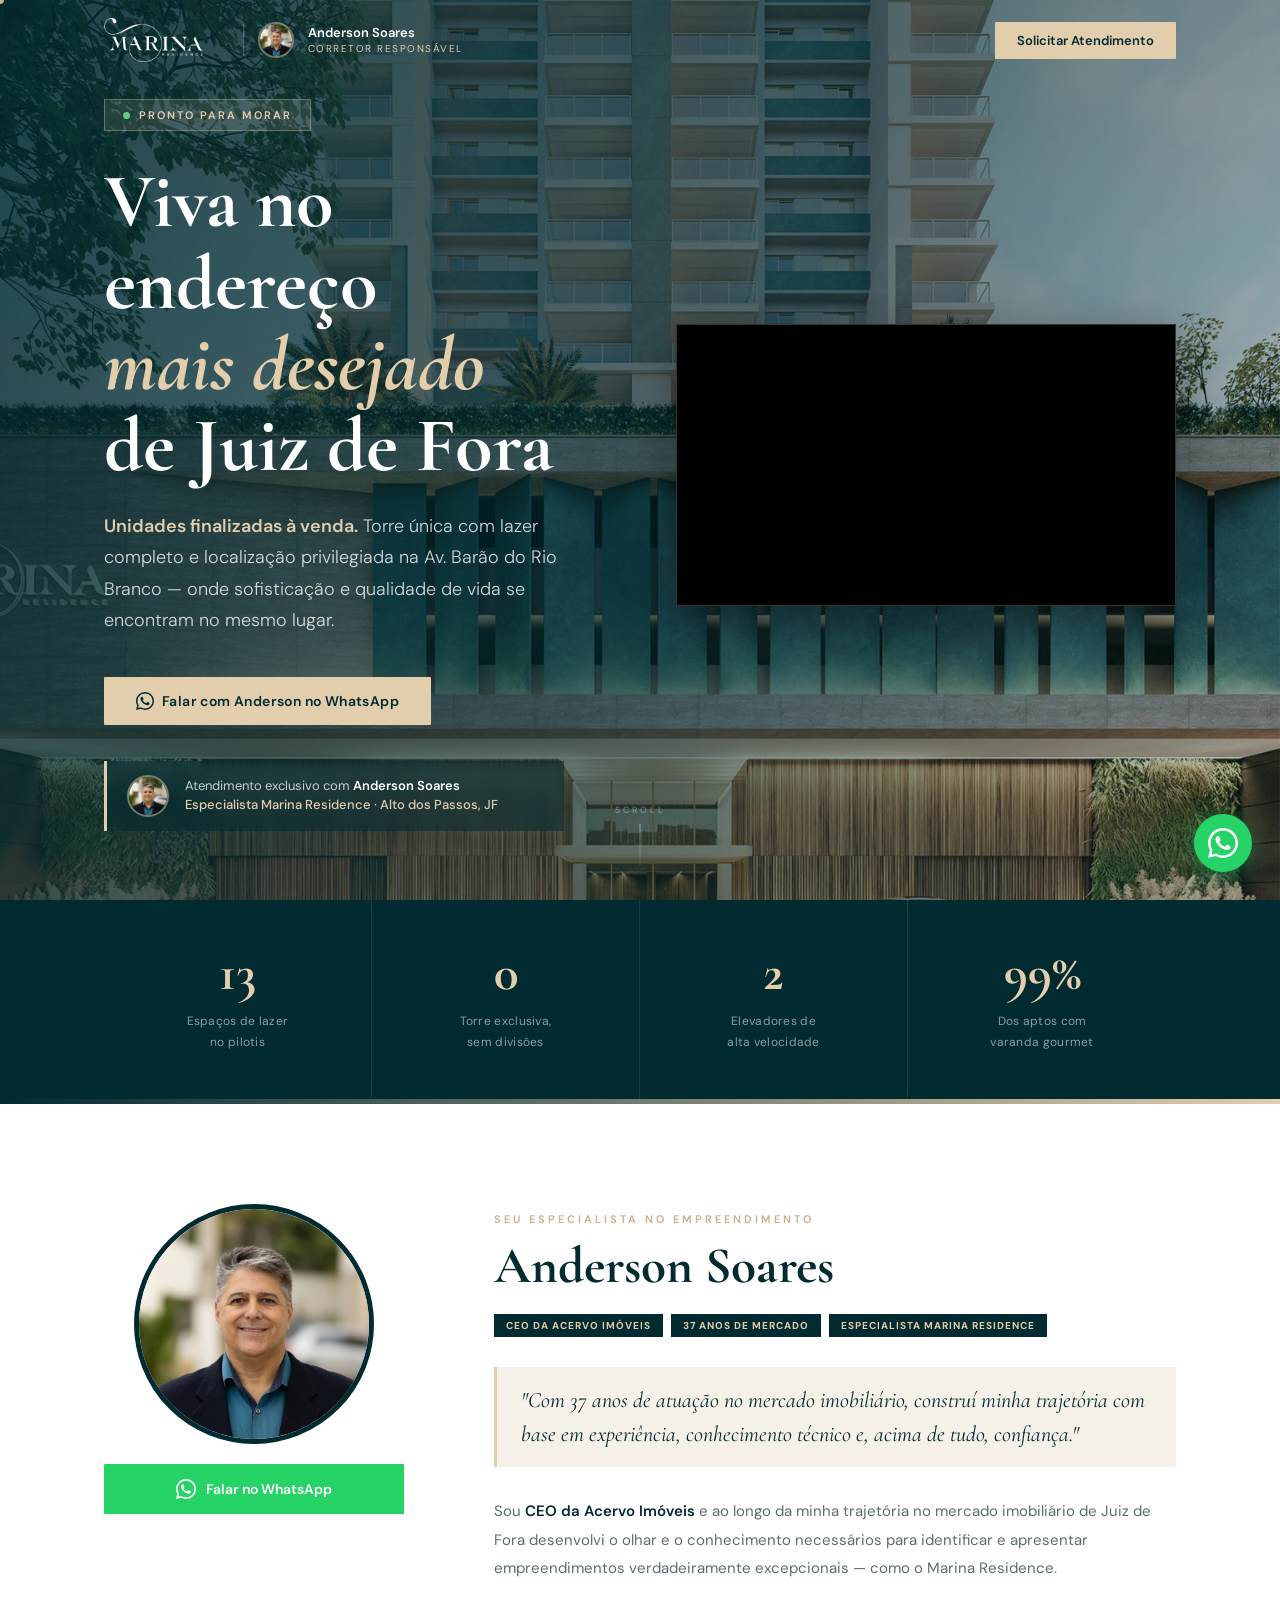
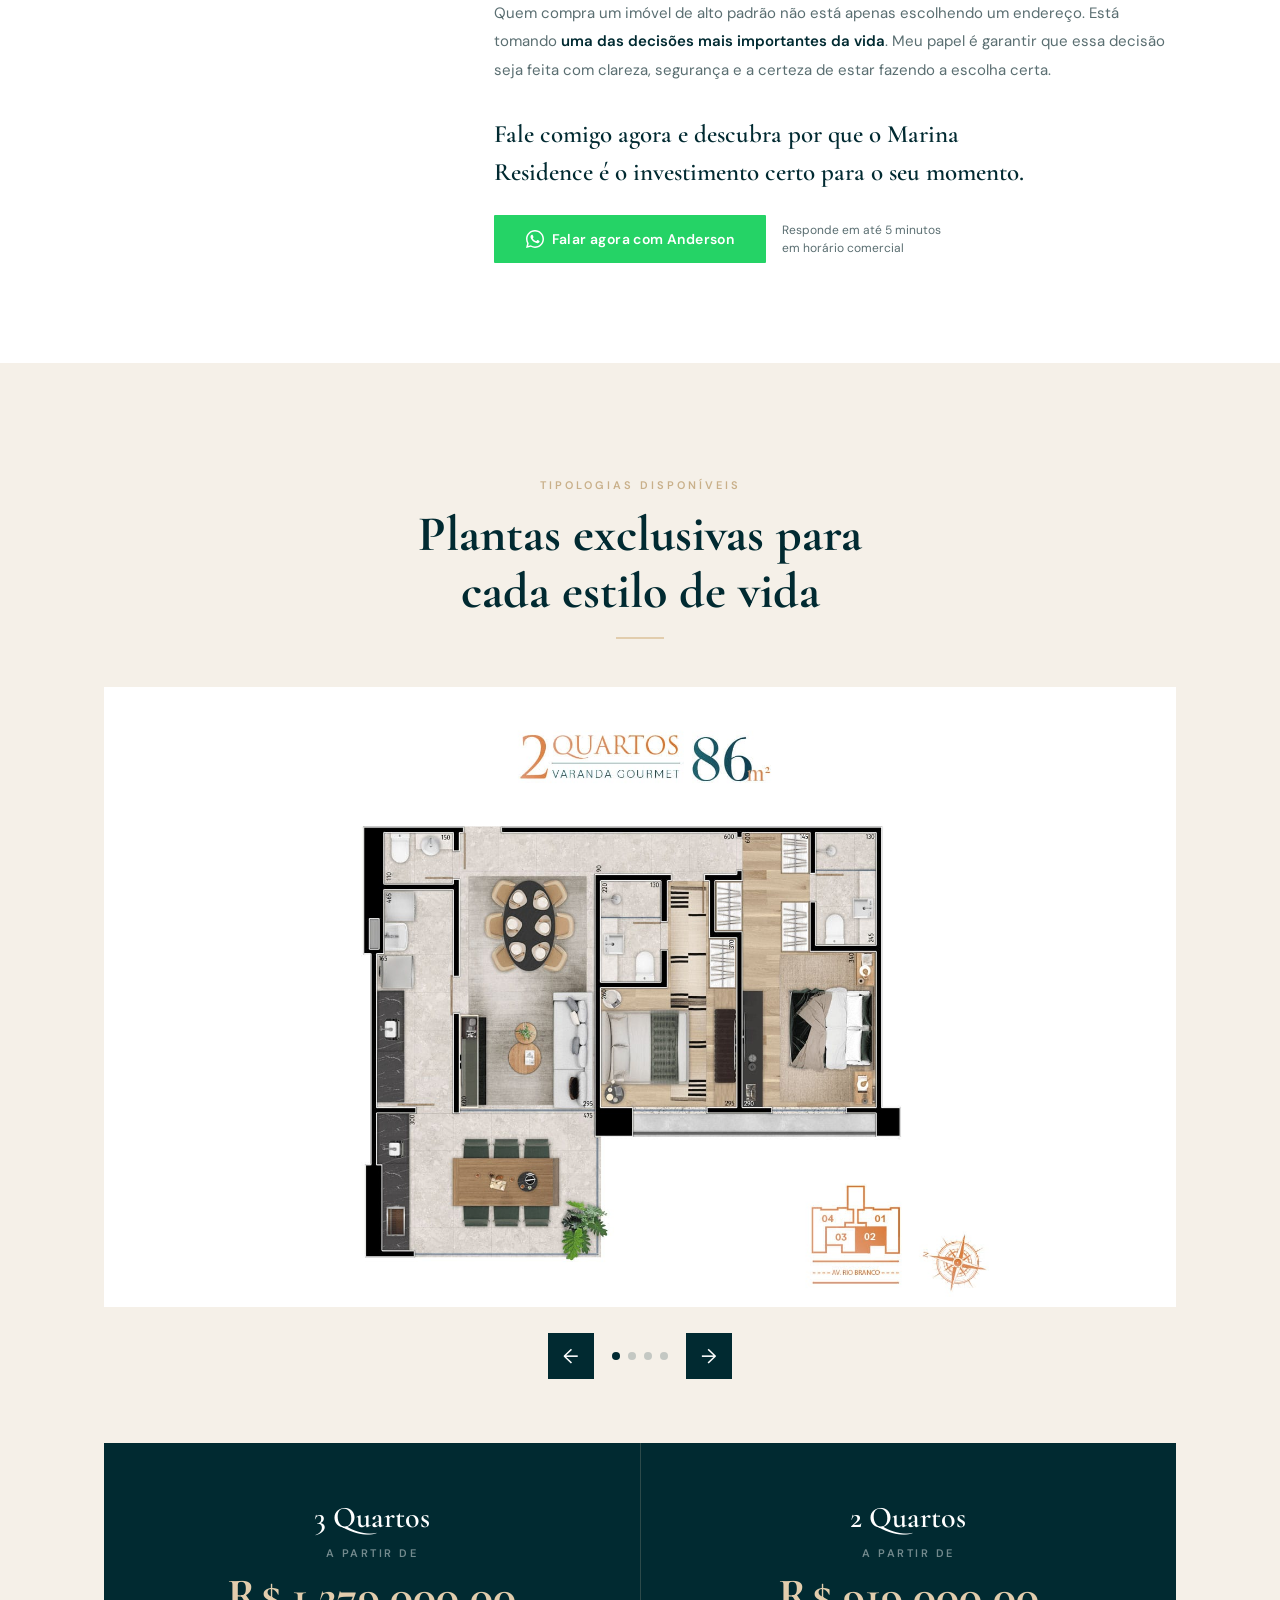
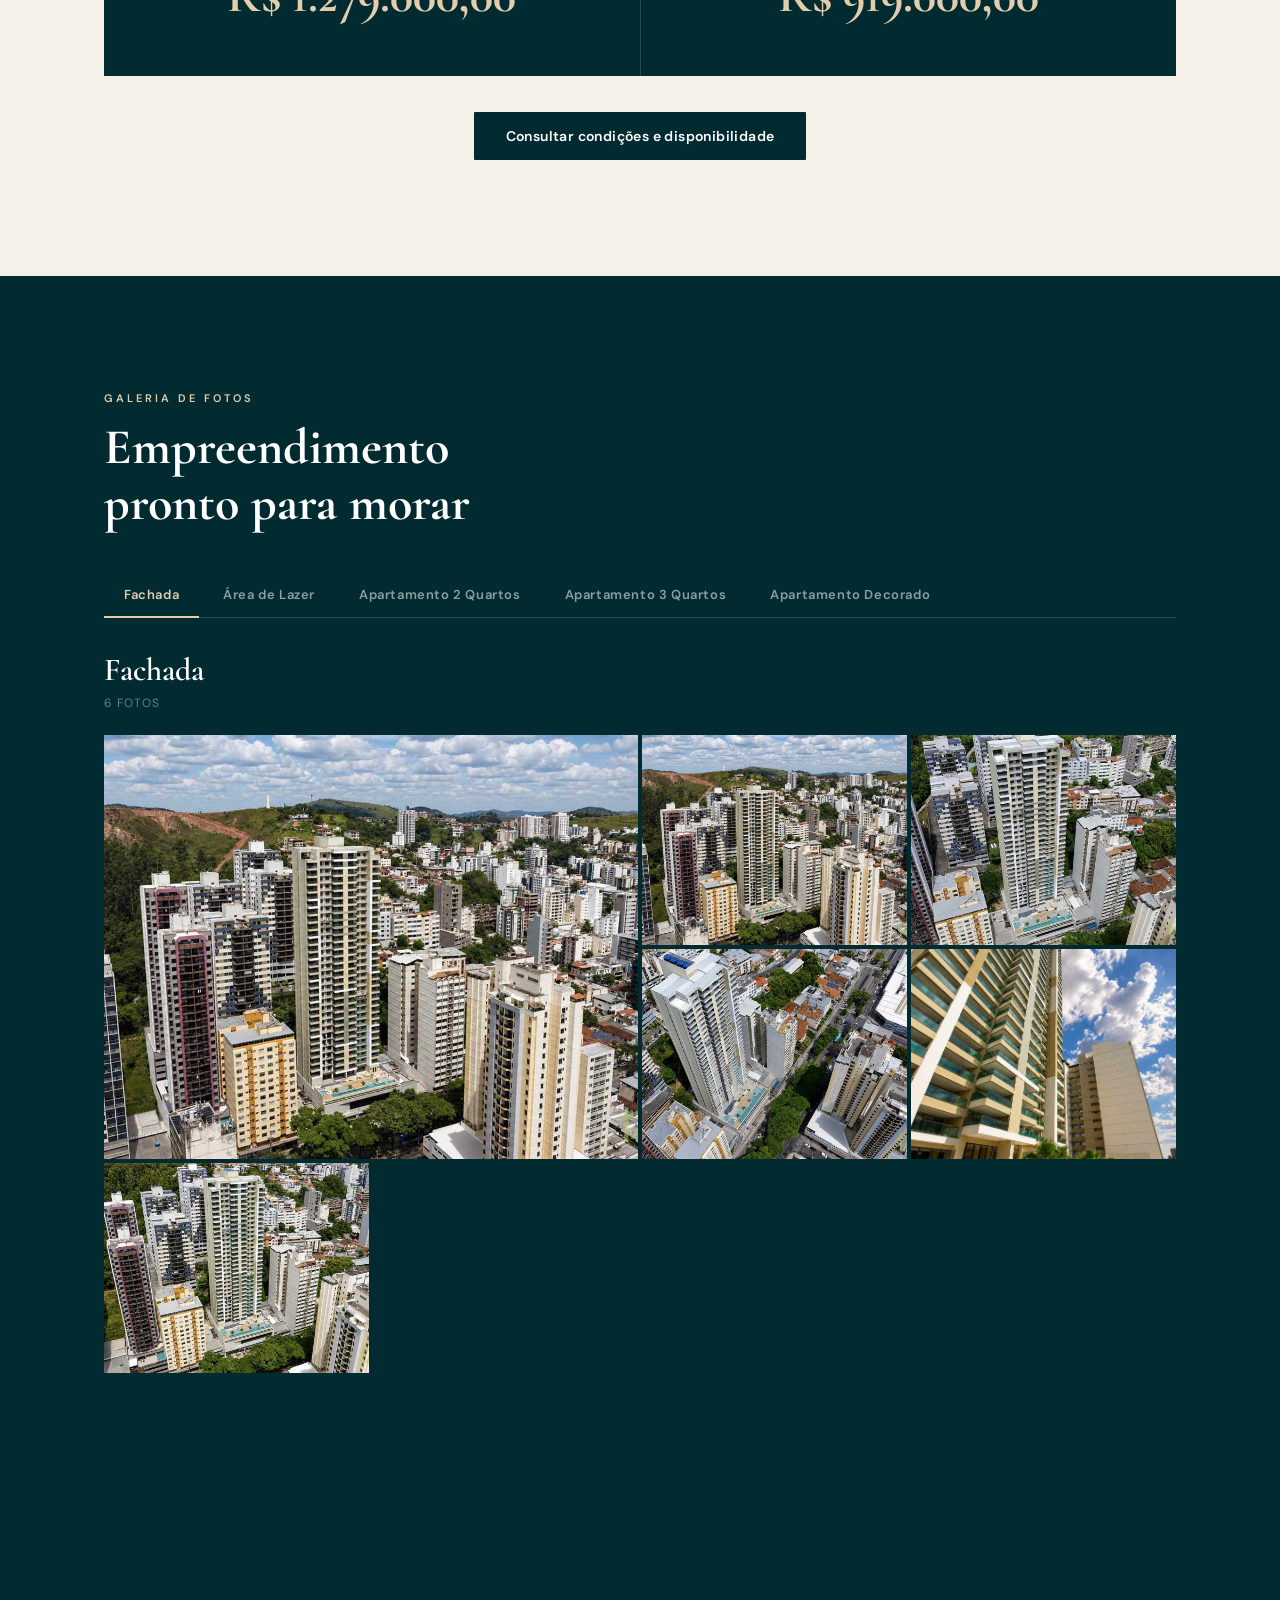
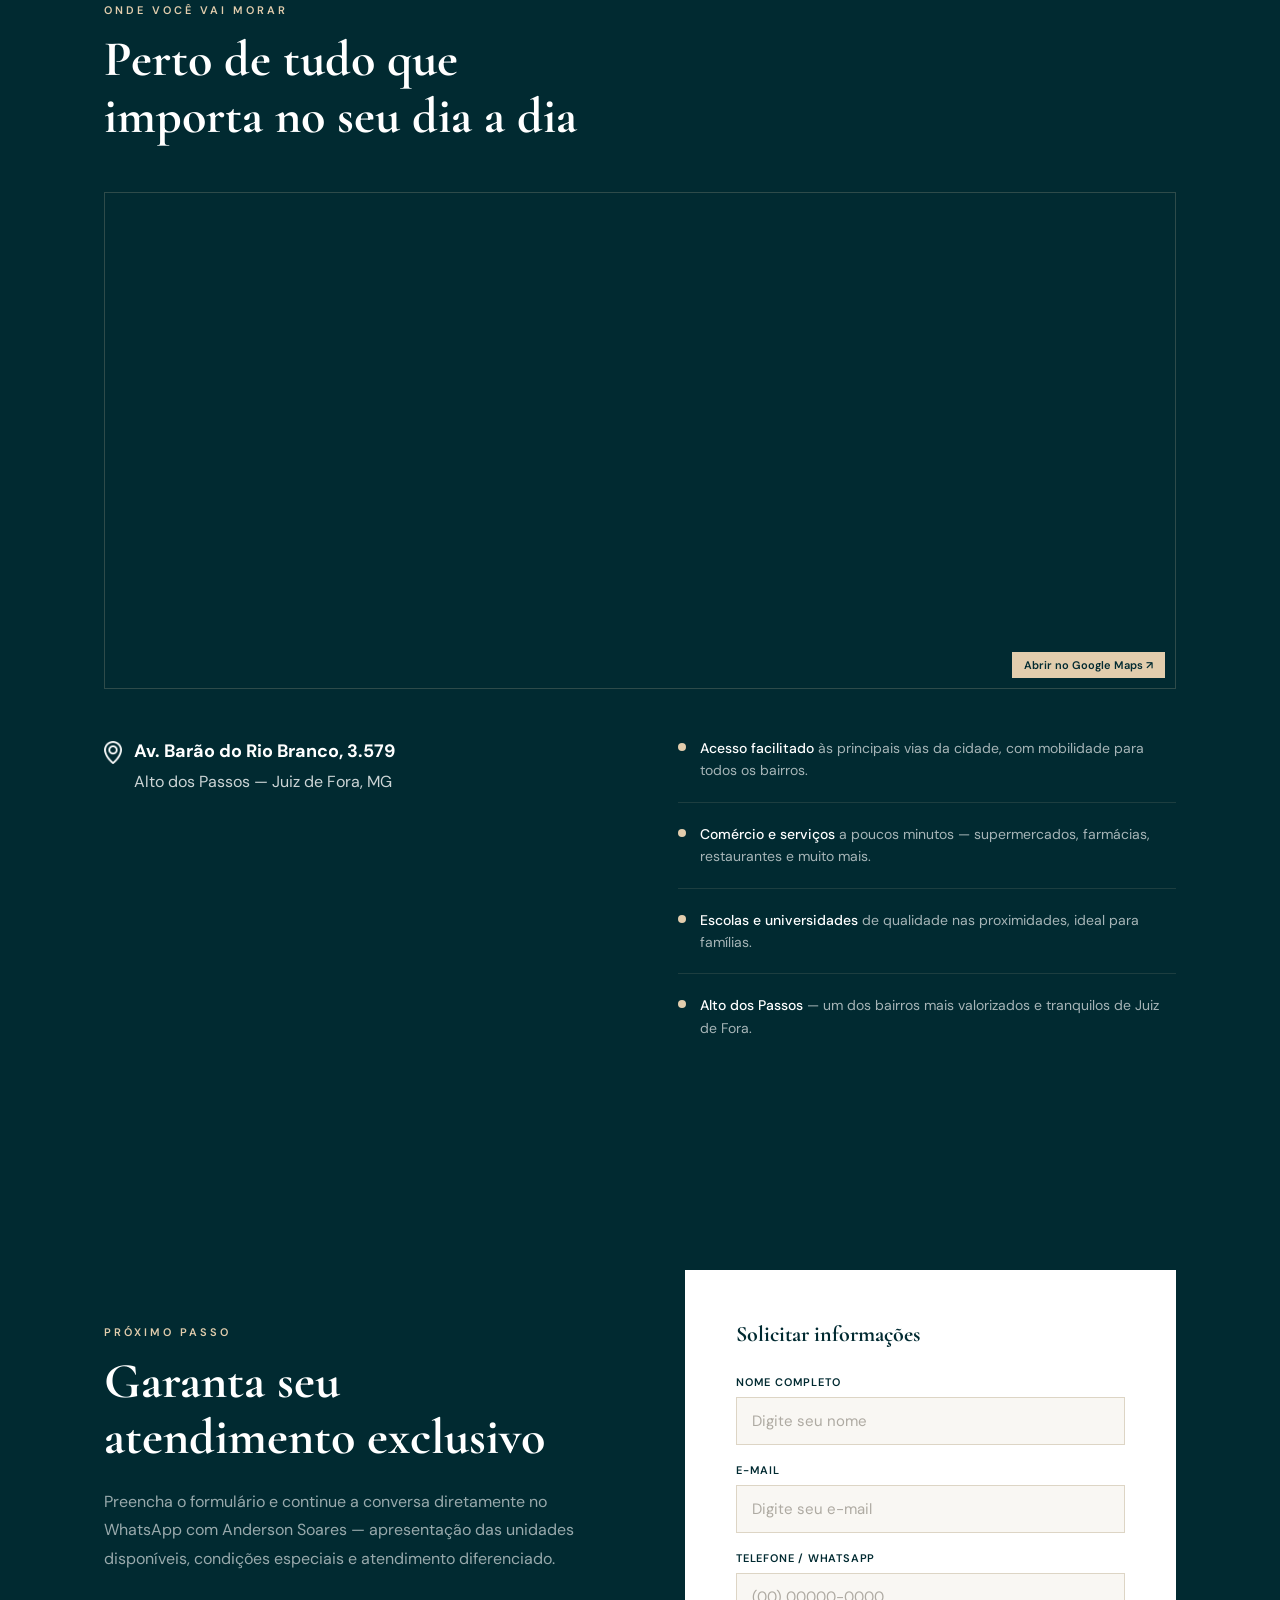
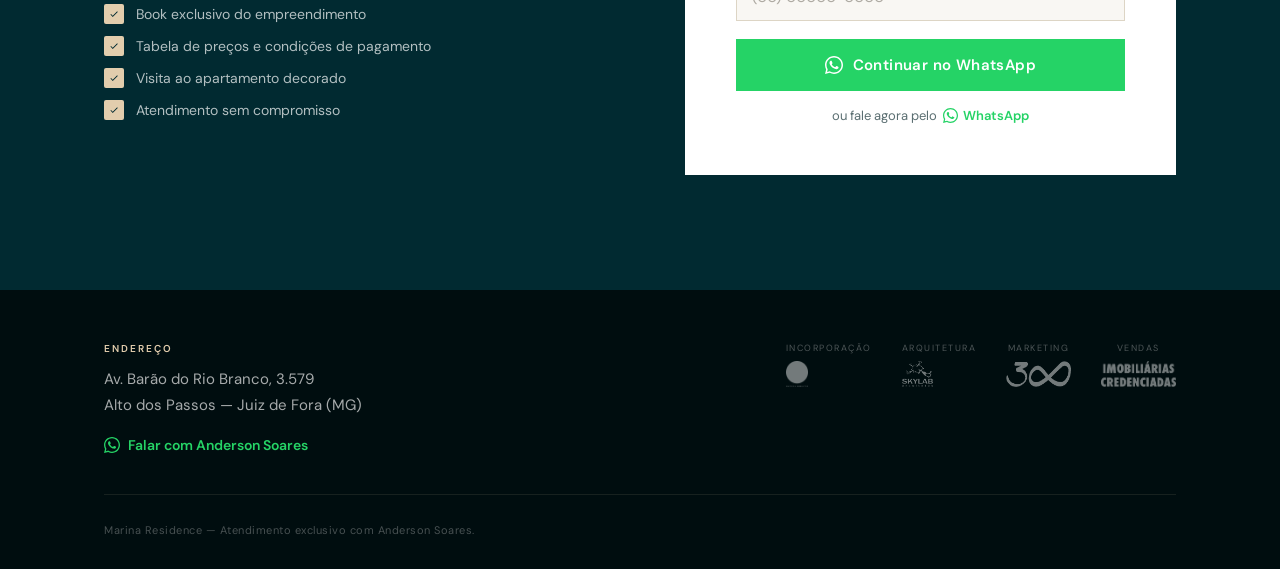
==== commit 47d445a8: "Fotos otimizadas e galeria corrigida Co-Authored-By: Claude Fable 5 <noreply@anthropic.com>" ====
--- a/LP_Anderson_Soares_v4.html
+++ b/LP_Anderson_Soares_v4.html
@@ -630,13 +630,14 @@
             margin-bottom: 24px;
             display: block;
         }
+        /* Sempre display:grid — a visibilidade é controlada pelo painel pai.
+           Com display:none aqui, as imagens lazy das abas nunca carregavam. */
         .ng-grid {
-            display: none;
+            display: grid;
             grid-template-columns: repeat(4, 1fr);
             grid-auto-rows: 210px;
             gap: 4px;
         }
-        .ng-grid.on { display: grid; }
         .ng-grid .g-item:first-child { grid-column: span 2; grid-row: span 2; }
         .g-item { position: relative; overflow: hidden; cursor: pointer; background: #0A1F23; }
         .g-item img {
@@ -1558,7 +1559,7 @@
                 { f: 'fachada-2.jpg', c: 'Fachada 2' },
                 { f: 'fachada-3.jpg', c: 'Fachada 3' },
                 { f: 'fachada-4.jpg', c: 'Fachada 4' },
-                { f: 'fachada-5.png', c: 'Fachada 5' },
+                { f: 'fachada-5.jpg', c: 'Fachada 5' },
                 { f: 'fachada-6.jpg', c: 'Fachada 6' }
             ]
         },
@@ -1708,7 +1709,7 @@
         panel.appendChild(count);
 
         var grid = document.createElement('div');
-        grid.className = 'ng-grid' + (gi === 0 ? ' on' : '');
+        grid.className = 'ng-grid';
         panel.appendChild(grid);
 
         panel.style.display = (gi === 0 ? '' : 'none');
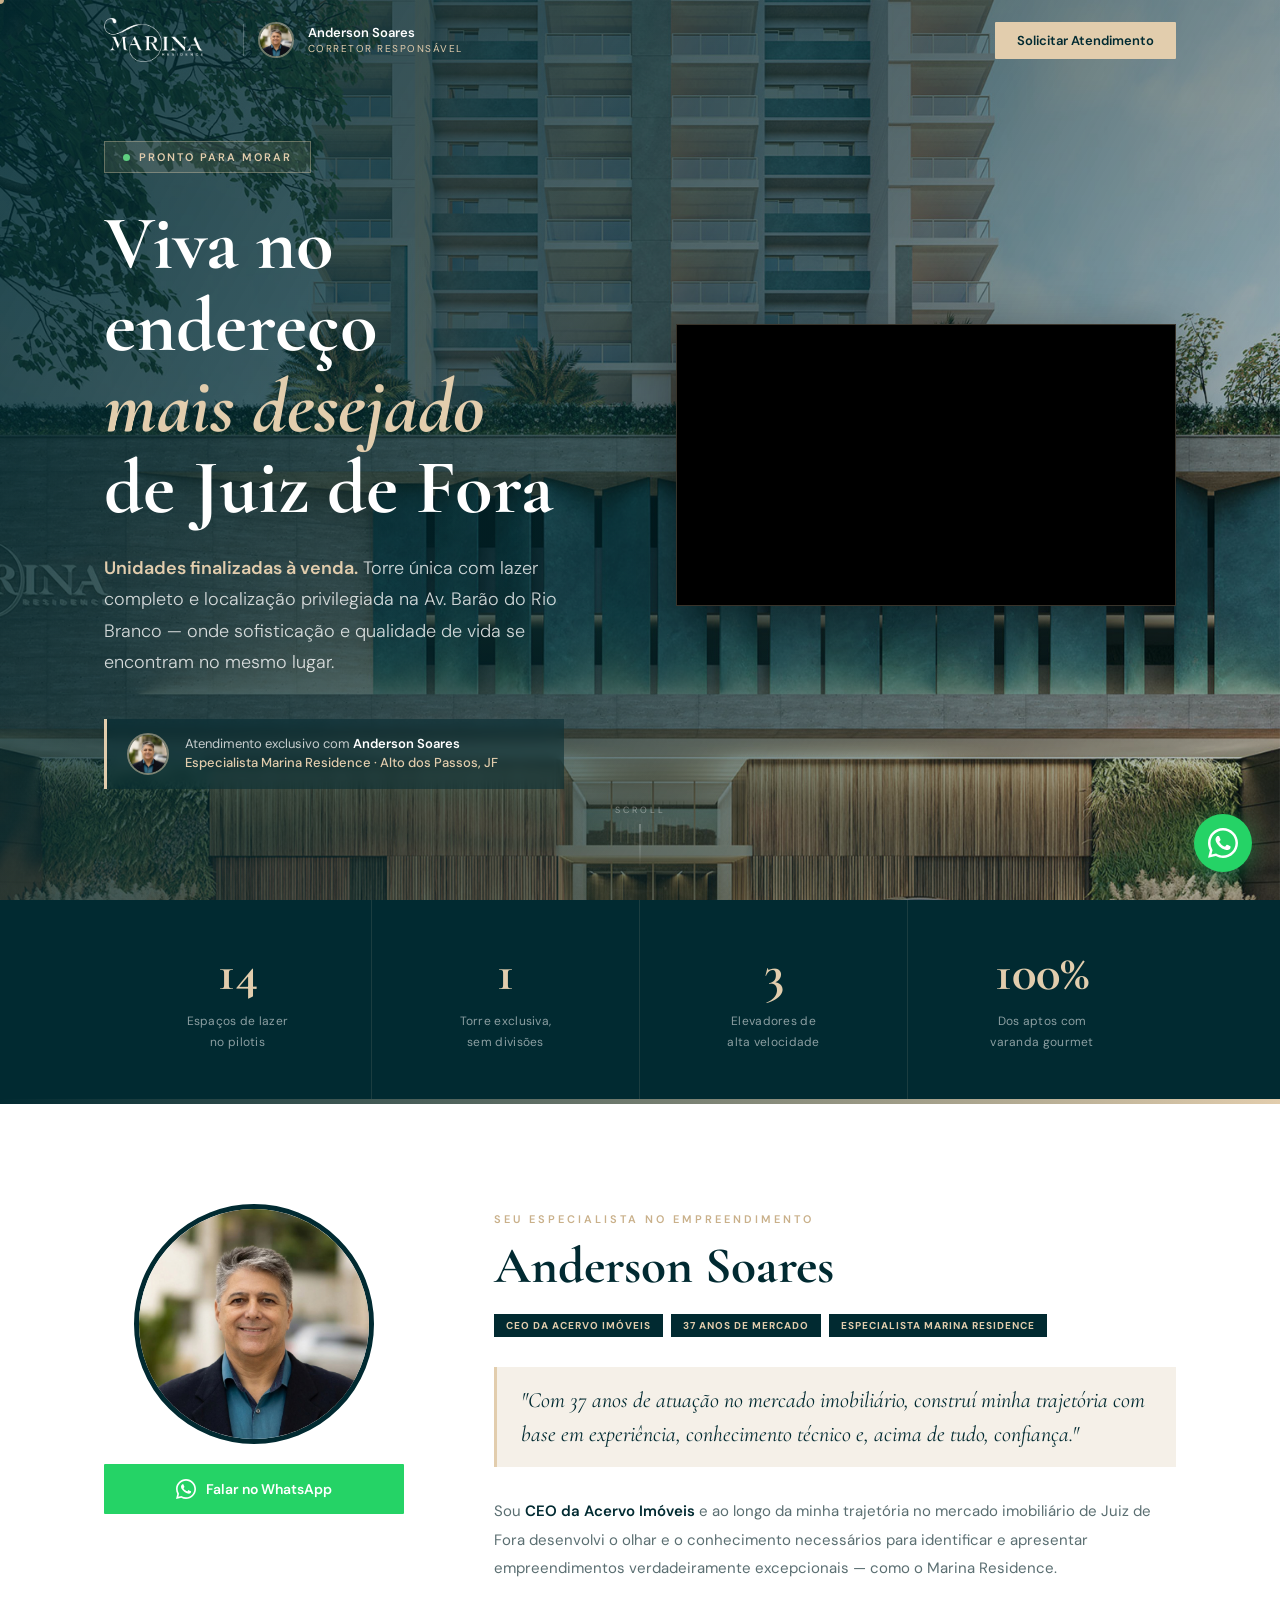
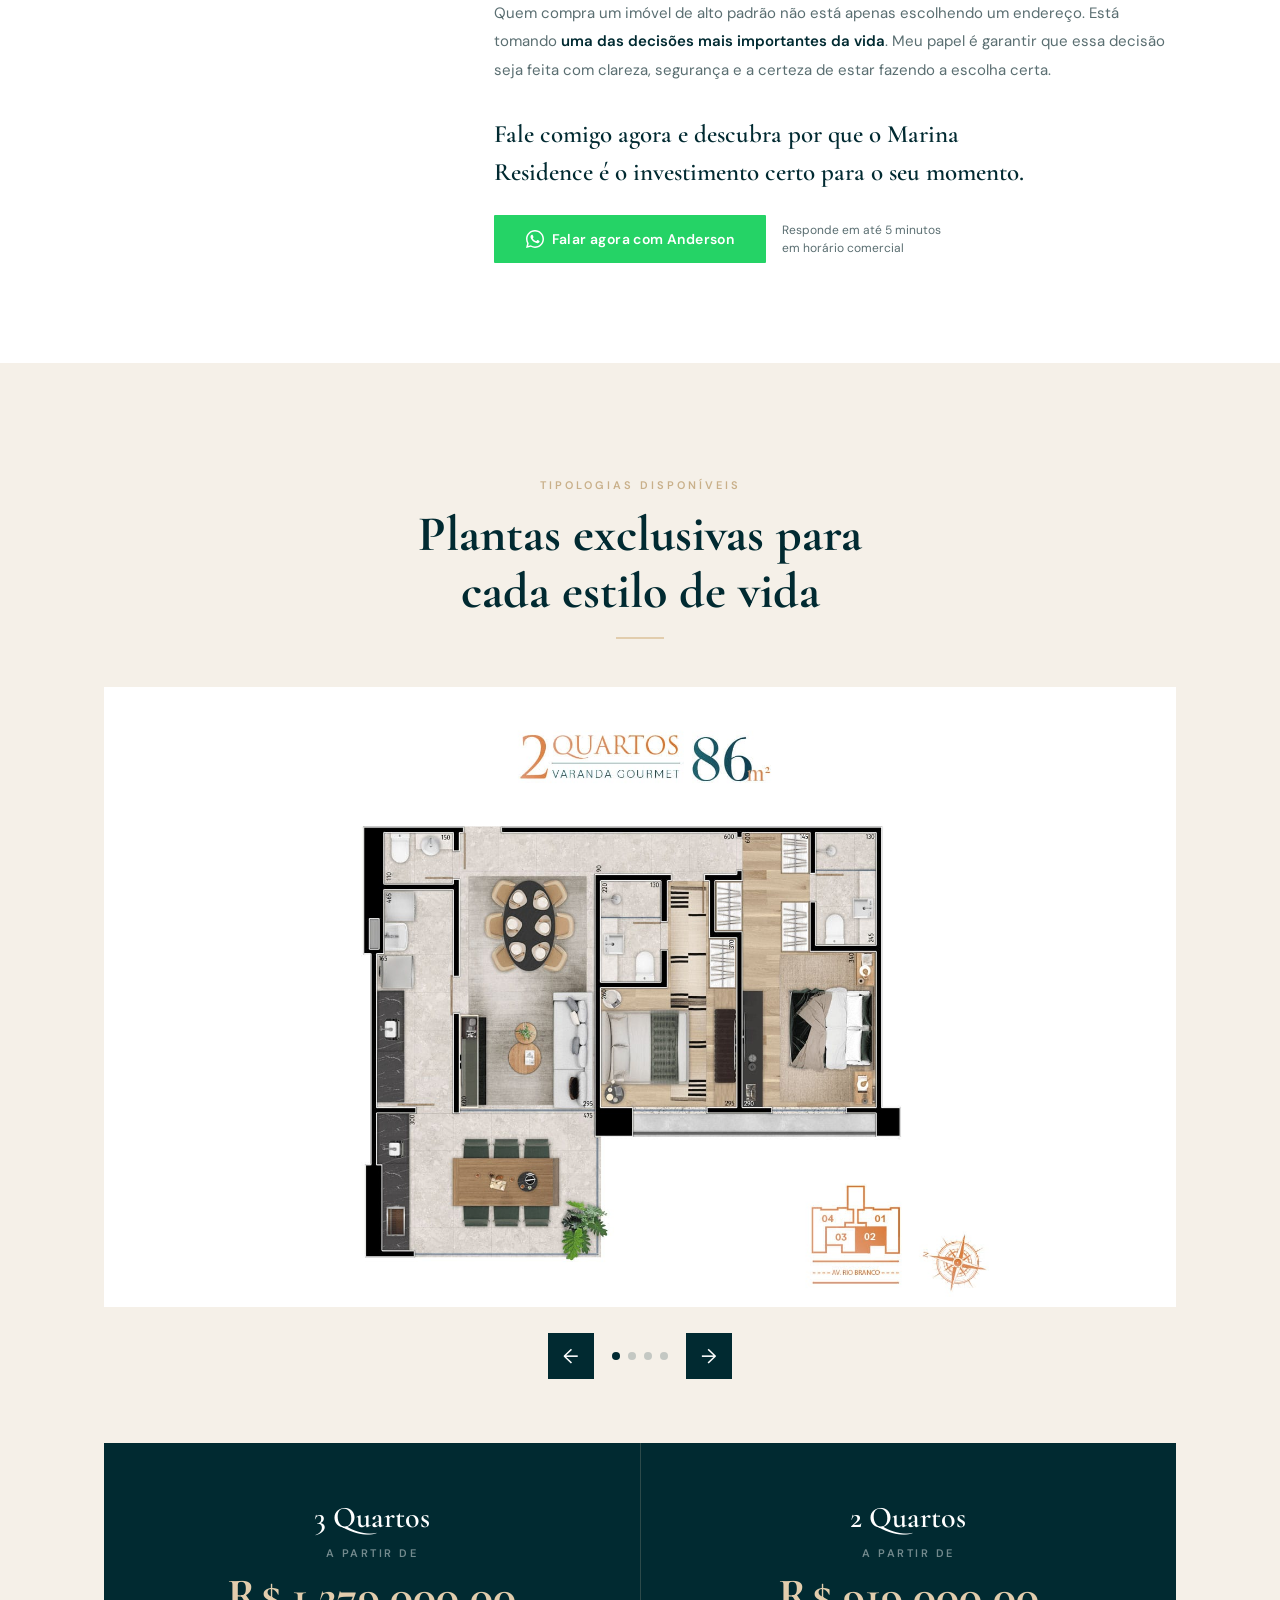
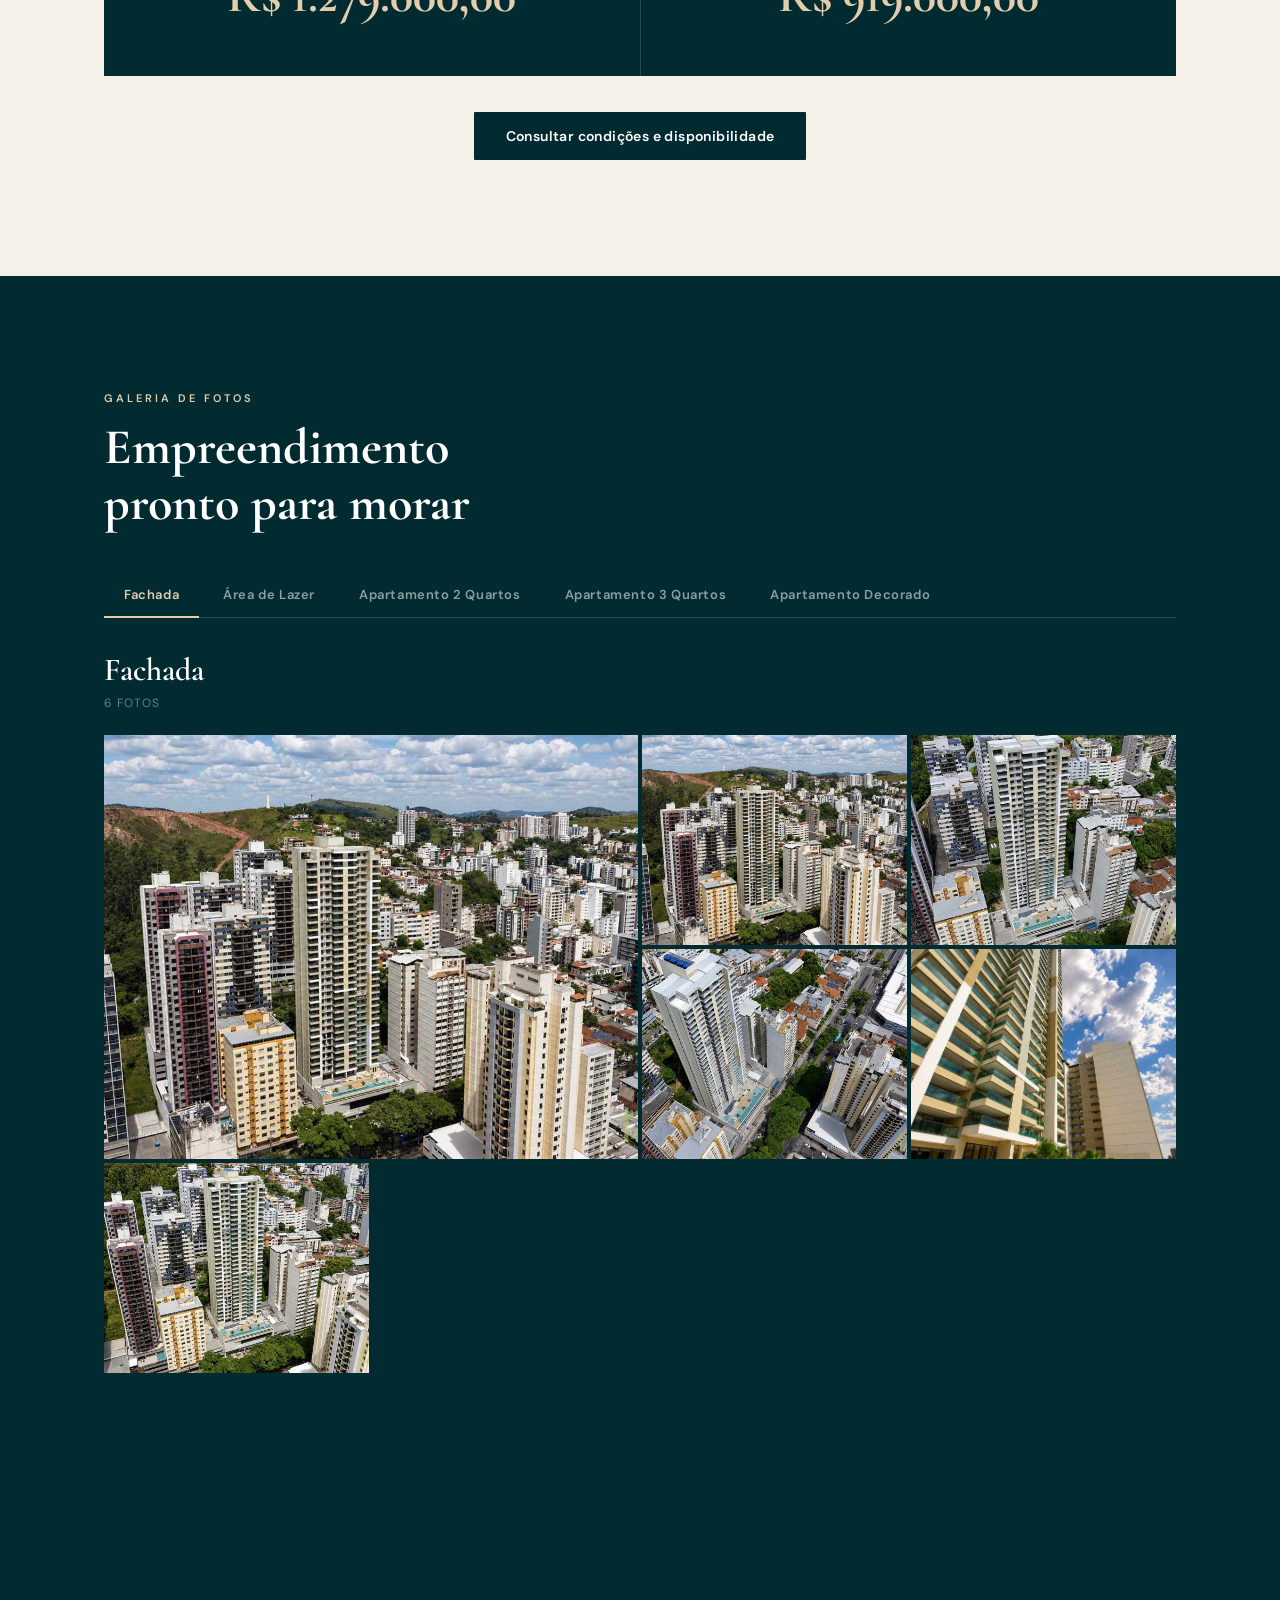
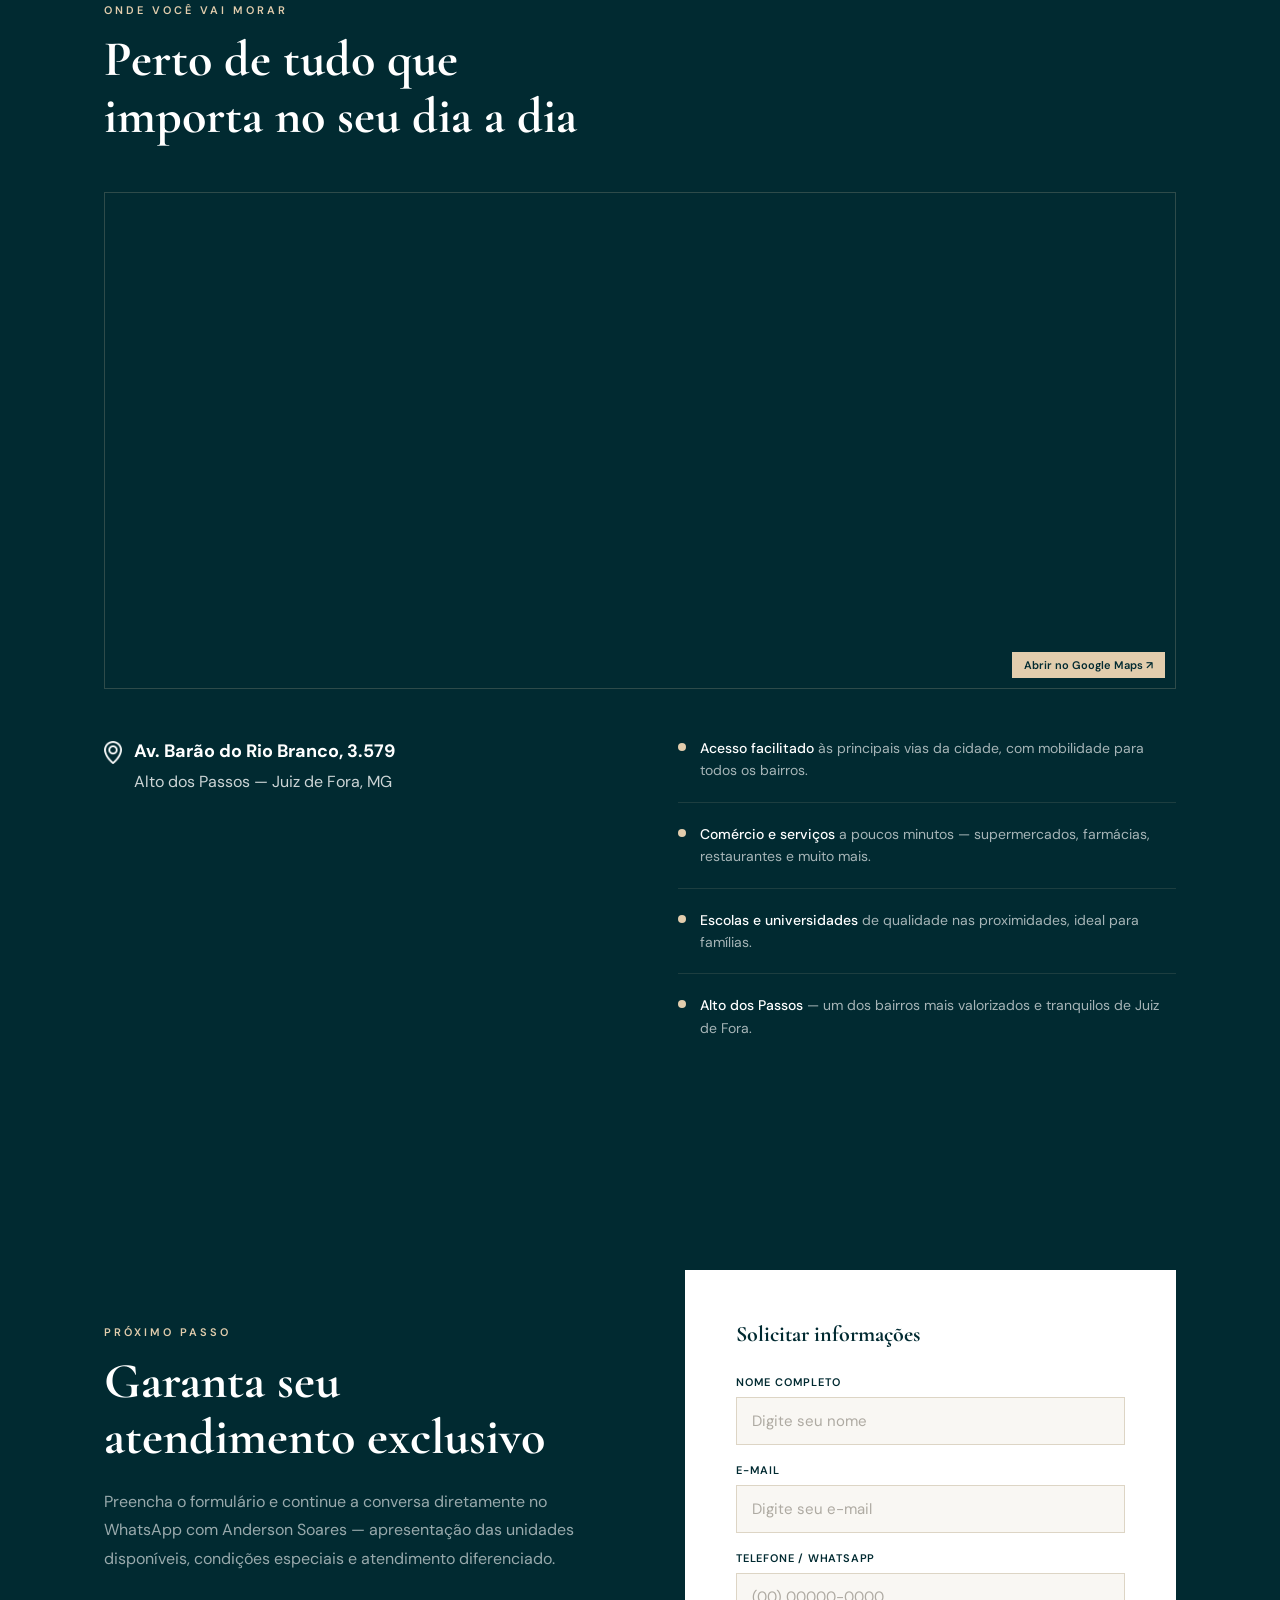
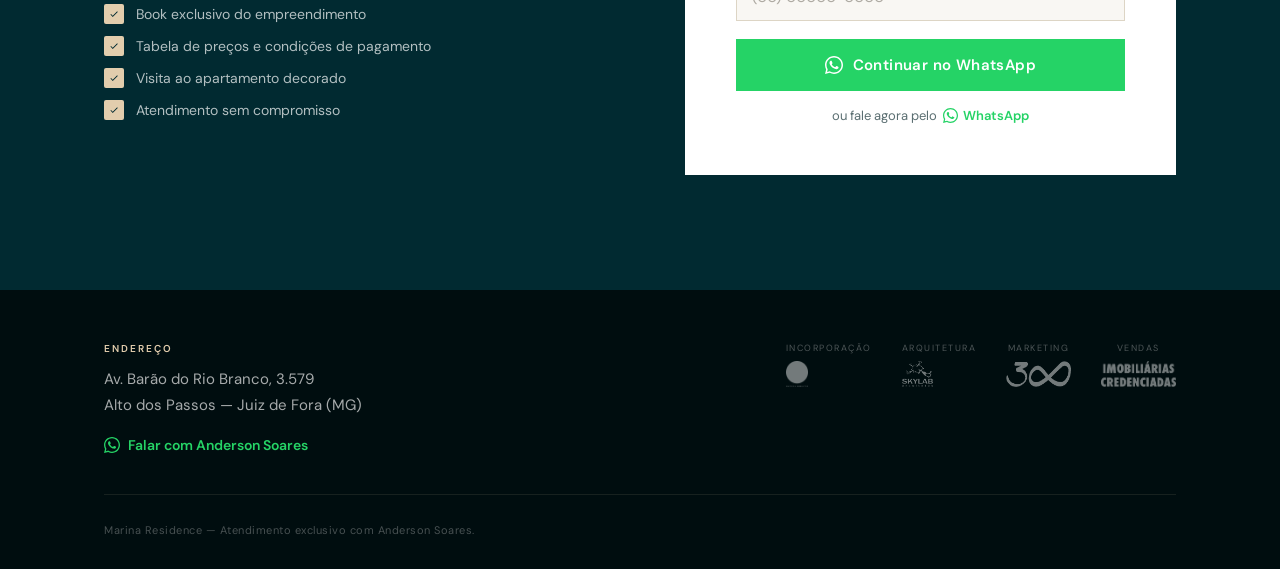
==== commit bed48d0a: "Remove botao de WhatsApp do hero A area de contato direto logo abaixo ja cumpre esse papel.  Co-Auth" ====
--- a/LP_Anderson_Soares_v4.html
+++ b/LP_Anderson_Soares_v4.html
@@ -298,7 +298,6 @@
             max-width: 500px;
         }
         .hero-sub strong { font-weight: 600; color: var(--gold); }
-        .hero-actions { display: flex; gap: 14px; flex-wrap: wrap; }
 
         /* Vídeo do empreendimento no hero (16:9, sem autoplay) */
         .hero-video {
@@ -936,7 +935,21 @@
             .corretor-v2-left { flex-direction: row; flex-wrap: wrap; justify-content: center; }
             .plantas-precos { grid-template-columns: 1fr; }
             .preco-sep { height: 1px; width: 100%; }
-            .ng-grid { grid-template-columns: repeat(2, 1fr); grid-auto-rows: 170px; }
+            /* Abas da galeria: carrossel horizontal deslizável */
+            .gal-tabs {
+                flex-wrap: nowrap;
+                overflow-x: auto;
+                -webkit-overflow-scrolling: touch;
+                scrollbar-width: none;
+                scroll-snap-type: x proximity;
+            }
+            .gal-tabs::-webkit-scrollbar { display: none; }
+            .gal-tab { flex-shrink: 0; scroll-snap-align: start; }
+            /* Grid da galeria: 1 foto por linha, largura total */
+            .ng-grid { grid-template-columns: 1fr; grid-auto-rows: min(68vw, 420px); }
+            .ng-grid .g-item:first-child { grid-column: span 1; grid-row: span 1; }
+            /* WhatsApp flutuante acima do conteúdo inferior */
+            #wa-float { bottom: 80px; }
             .map-info { grid-template-columns: 1fr; }
             .form-grid { grid-template-columns: 1fr; }
             .ft-inner { grid-template-columns: 1fr; }
@@ -946,11 +959,8 @@
             .hero-agent-strip { max-width: 100%; }
         }
         @media (max-width: 520px) {
-            .ng-grid { grid-template-columns: 1fr 1fr; grid-auto-rows: 140px; }
             .corretor-v2-left { flex-direction: column; align-items: center; }
             .avatar-lg { width: 180px; height: 180px; }
-            .hero-actions { flex-direction: column; }
-            .hero-actions .btn { justify-content: center; }
             .h-agent { display: none; }
             .gal-tab { padding: 12px 12px; font-size: 12px; }
         }
@@ -1009,16 +1019,6 @@
                     e localização privilegiada na Av. Barão do Rio Branco — onde sofisticação
                     e qualidade de vida se encontram no mesmo lugar.
                 </p>
-                <div class="hero-actions">
-                    <a href="https://wa.me/553240098000" target="_blank" rel="noopener" class="btn btn-gold">
-                        <svg viewBox="0 0 24 24">
-                            <path d="M17.472 14.382c-.297-.149-1.758-.867-2.03-.967-.273-.099-.471-.148-.67.15-.197.297-.767.966-.94 1.164-.173.199-.347.223-.644.075-.297-.15-1.255-.463-2.39-1.475-.883-.788-1.48-1.761-1.653-2.059-.173-.297-.018-.458.13-.606.134-.133.298-.347.446-.52.149-.174.198-.298.298-.497.099-.198.05-.371-.025-.52-.075-.149-.669-1.612-.916-2.207-.242-.579-.487-.5-.669-.51-.173-.008-.371-.01-.57-.01-.198 0-.52.074-.792.372-.272.297-1.04 1.016-1.04 2.479 0 1.462 1.065 2.875 1.213 3.074.149.198 2.096 3.2 5.077 4.487.709.306 1.262.489 1.694.625.712.227 1.36.195 1.871.118.571-.085 1.758-.719 2.006-1.413.248-.694.248-1.289.173-1.413-.074-.124-.272-.198-.57-.347z"/>
-                            <path d="M12 0C5.373 0 0 5.373 0 12c0 2.127.558 4.122 1.529 5.856L.057 23.875l6.196-1.449A11.934 11.934 0 0012 24c6.627 0 12-5.373 12-12S18.627 0 12 0zm0 22c-1.891 0-3.663-.518-5.179-1.421l-.371-.22-3.678.86.874-3.595-.241-.389A9.955 9.955 0 012 12C2 6.477 6.477 2 12 2s10 4.477 10 10-4.477 10-10 10z"/>
-                        </svg>
-                        Falar com Anderson no WhatsApp
-                    </a>
-                </div>
-
                 <!-- Strip de atribuição do agente -->
                 <div class="hero-agent-strip">
                     <div class="hero-strip-avatar">
